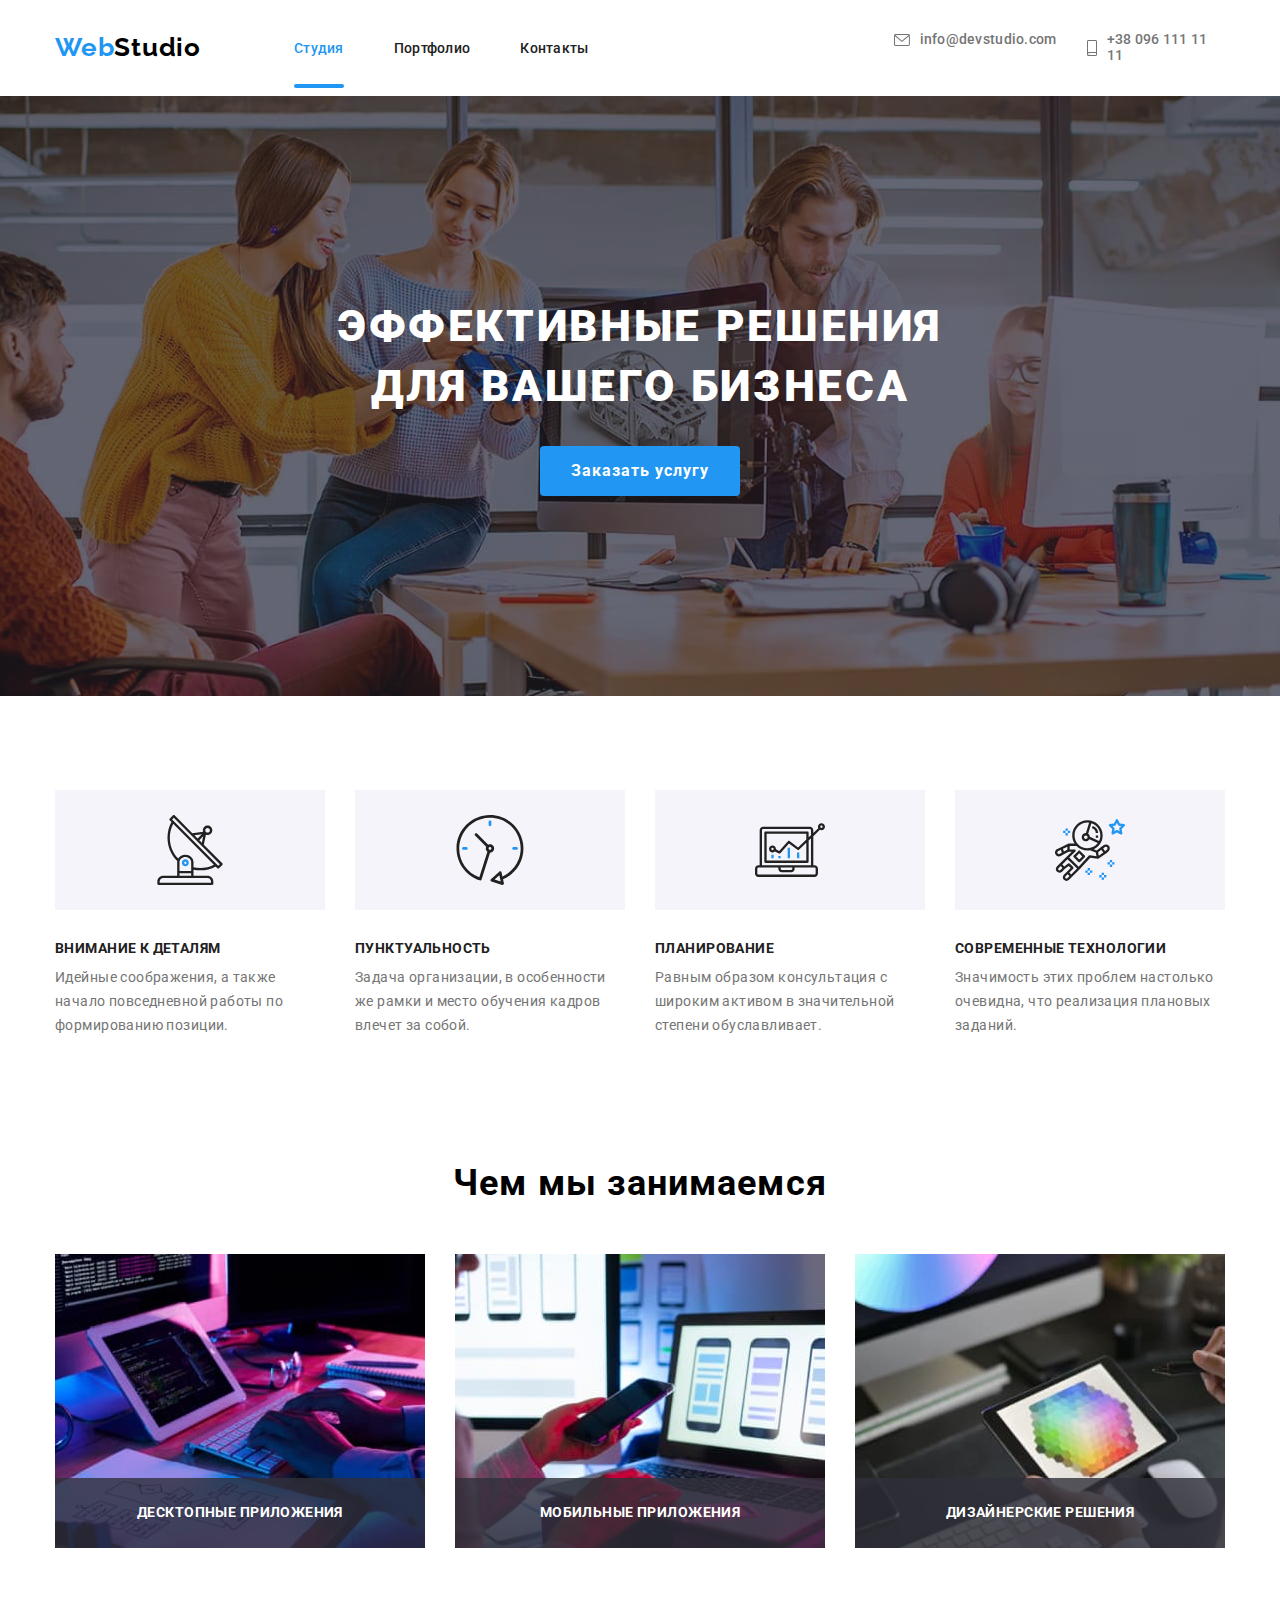
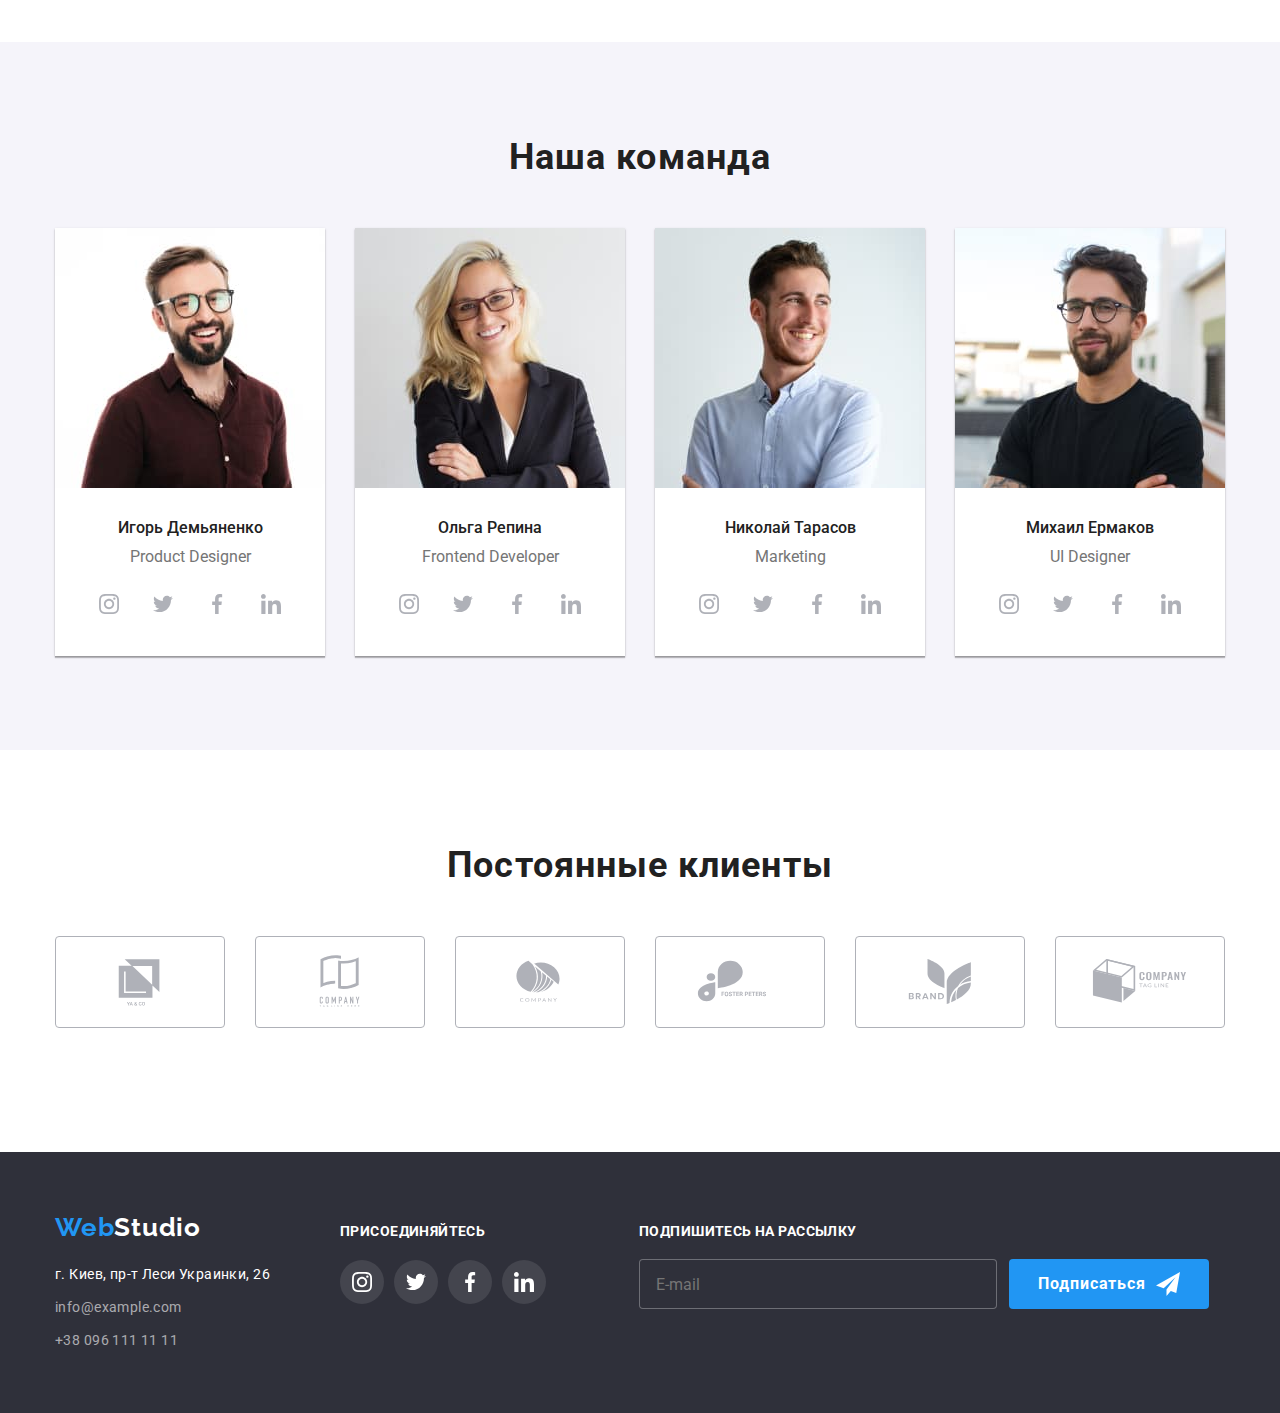
==== index.html @ 2d3cda51 "files upload" ====
<!DOCTYPE html>
<html lang="ru">
    <head>
        <meta charset="utf-8">
        <meta name="viewport" content="width=device-width, initial-scale=1.0"/>
        <title>Главная</title>
        <link href="https://fonts.googleapis.com/css2?family=Raleway:wght@700&family=Roboto:wght@400;500;700;900&display=swap" rel="stylesheet">  
        <link href="./css/main.min.css" rel="stylesheet">    
        
    </head>

    <body>
        <header class="header">
            <div class="container">
            <div class="header__wrap">
                <nav class="navigation">
                    <a href="./index.html" class="logo"><span class="logo__web">Web</span><span class="logo__studio">Studio</span></a>
                    

                    <ul class="list navigation__set">
                        <li class="navigation__item"><a class="link navigation__link navigation__link--current" href="./index.html">Студия</a></li>
                        <li class="navigation__item"><a class="link navigation__link" href="./portfolio.html">Портфолио</a></li>
                        <li class="navigation__item"><a class="link navigation__link" href="">Контакты</a></li>
                    </ul>
            
                </nav>
                <button data-menu-open type="button" class="navigation__button">
                    <svg width="40" height="40">
                        <use class="menu-icon" href="./images/icons.svg#icon-menu"></use>
                    </svg>
                </button>
                <ul class="list contacts">
                    <li class="contacts__item"> 
                        <a class="link contacts__link contacts__link--mail" href="mailto:info@devstudio.com">
                            <div class="contacts__icon">
                                <svg class="contacts__envelope" width="16" height="12">
                                    <use href="./images/icons.svg#icon-envelope"></use>
                                </svg>
                            </div>
                            info@devstudio.com
                        </a>
                    </li>
                    <li class="contacts__item">
                        <a class="link contacts__link contacts__link--phone" href="tel:+380961111111">
                            <div class="contacts__icon">
                                <svg class="contacts__phone" width="10" height="16">
                                    <use href="./images/icons.svg#icon-smartphone"></use>
                                </svg>
                            </div>
                            +38 096 111 11 11
                        </a>
                    </li>
                    </ul>
                <div data-menu class="header__group is-hidden">
                    <button data-menu-close type="button" class="menu-close">
                        <svg width="40" height="40" class="icon-close">
                            <use href="./images/icons.svg#icon-close"></use>
                        </svg>
                    </button>
                    <ul class="mobile-nav">
                        <li class="mobile-nav__item"><a class="mobile-nav__link mobile-nav__link--current" href="./index.html">Студия</a></li>
                        <li class="mobile-nav__item"><a class="mobile-nav__link" href="./portfolio.html">Портфолио</a></li>
                        <li class="mobile-nav__item"><a class="mobile-nav__link" href="">Контакты</a></li>
                    </ul>
                    <ul class="mob-contacts">
                        <li class="mob-contacts__item">
                            <a class="mob-contacts__phone" href="tel:+380961111111">
                                +38 096 111 11 11
                            </a>
                        </li>
                        <li class="mob-contacts__item"> 
                            <a class="mob-contacts__mail" href="mailto:info@devstudio.com">
                                info@devstudio.com
                            </a>
                        </li>
                    </ul>
                <ul class="header-social">
                    <li class="header-social__item"><a class="header-social__link" href="">Instagram</a></li>
                    <li class="header-social__item"><a class="header-social__link" href="">Twitter</a></li>
                    <li class="header-social__item"><a class="header-social__link" href="">Facebook</a></li>
                    <li class="header-social__item"><a class="header-social__link" href="">Linkedin</a></li>
                </ul>    
                </div>
            </div>
            </div>
        </header>

        <main>
            <section class="hero">
                <div class="container">
                    <h1 class="hero__heading">Эффективные решения<br>для вашего бизнеса</h1>
                    <button data-modal-open class="button" type="button">Заказать услугу</button>
                </div>
            </section>

            <section class="section features"> 
                <div class="container">
                    <h2 class="features__heading">Особенности</h2>
                    <ul class="list features__list">
                        <li class="features__item">
                            <div class="features__icon">
                                <svg width="70" height="70">
                                    <use href="./images/icons.svg#icon-antenna"></use>
                                </svg>
                            </div>
                            <h3 class="features__title">Внимание к деталям</h3>
                            <p class="features__text">
                            Идейные соображения, а также начало повседневной работы по формированию позиции.
                            </p>
                        </li>
                        <li class="features__item">
                            <div class="features__icon">
                                <svg width="70" height="70">
                                    <use href="./images/icons.svg#icon-clock"></use>
                                </svg>
                            </div>
                            <h3 class="features__title">Пунктуальность</h3>
                            <p class="features__text">
                            Задача организации, в особенности же рамки и место обучения кадров влечет за собой.
                            </p>
                        </li>
                        <li class="features__item">
                            <div class="features__icon">
                                <svg width="70" height="70">
                                    <use href="./images/icons.svg#icon-diagram"></use>
                                </svg>
                            </div>
                            <h3 class="features__title">Планирование</h3>
                            <p class="features__text">
                            Равным образом консультация с широким активом в значительной степени обуславливает.
                            </p>
                        </li>
                        <li class="features__item">
                            <div class="features__icon">
                                <svg width="70" height="70">
                                    <use href="./images/icons.svg#icon-astronaut"></use>
                                </svg>
                            </div>
                            <h3 class="features__title">Современные технологии</h3>
                            <p class="features__text">
                            Значимость этих проблем настолько очевидна, что реализация плановых заданий.
                            </p>
                        </li>
                    </ul>
                </div>
            </section>

            <section class="business">
                <div class="container">
                    <h2 class="section-heading business__heading">Чем мы занимаемся</h2>
                    <ul class="list business__list">
                        <li class="business__product">
                            <picture>
                                <source 
                                    srcset="images/desktop/whattodo-1-1200@1x.jpg 1x, images/desktop/whattodo-1-1200@2x.jpg 2x"
                                    media="(min-width: 1200px)"
                                />
                                <img src="images/desktop/whattodo-1-1200@1x.jpg" alt="laptop1" width="370">
                            </picture>
                            <div class="business__name"><span>Десктопные приложения</span></div>                           
                        </li>
                        <li class="business__product">
                            <picture>
                                <source 
                                    srcset="images/desktop/whattodo-2-1200@1x.jpg 1x, images/desktop/whattodo-2-1200@2x.jpg 2x"
                                    media="(min-width: 1200px)"
                                    />
                                    <img src="images/desktop/whattodo-2-1200@1x.jpg" alt="laptop1" width="370">
                            </picture>
                            <div class="business__name"><span>Мобильные приложения</span></div>
                        </li>
                        <li class="business__product">
                            <picture>
                                <source 
                                    srcset="images/desktop/whattodo-3-1200@1x.jpg 1x, images/desktop/whattodo-3-1200@2x.jpg 2x"
                                    media="(min-width: 1200px)"
                                    />
                                    <img src="images/desktop/whattodo-3-1200@1x.jpg" alt="laptop1" width="370">
                            </picture>
                            <div class="business__name"><span>Дизайнерские решения</span></div>
                        </li>
                    </ul>
                </div>
            </section>

            <section class="team">
                <div class="container">
                    <h2 class="section-heading team__heading">Наша команда</h2>
                    <ul class="list members">
                        <li class="members__card">
                            <picture>
                                <source 
                                    srcset="images/desktop/team-1-1200@1x.jpg 1x, images/desktop/team-1-1200@2x.jpg 2x"
                                    media="(min-width: 1200px)"
                                    />
                                <source 
                                    srcset="images/tablet/team-1-768@1x.jpg 1x, images/tablet/team-1-768@2x.jpg 2x"
                                    media="(min-width: 768px)"
                                    />                                  
                                <source 
                                    srcset="images/mobile/team-1-480@1x.jpg 1x, images/mobile/team-1-480@2x.jpg 2x"
                                    media="(max-width: 767px)"
                                    />    
                                <img src="images/desktop/team-1-1200@1x.jpg" alt="team member" width="270">                            
                            </picture>               
                            <div class="members__meta">
                                <h3 class="members__name">Игорь Демьяненко</h3>
                                <p class="members__position">Product Designer</p>
                                <ul class="list social">
                                    <li class="social__item">
                                        <a href="" class="social__link social__link--instagram">
                                            <svg class="social__icon" width="20" height="20">
                                                <use href="./images/icons.svg#icon-instagram"></use>
                                            </svg>
                                        </a>
                                    </li>
                                    <li class="social__item">
                                        <a href="" class="social__link social__link--twitter">
                                            <svg class="social__icon" width="20" height="20">
                                                <use href="./images/icons.svg#icon-twitter"></use>
                                            </svg>
                                        </a>
                                    </li>
                                    <li class="social__item">
                                        <a href="" class="social__link social__link--facebook">
                                            <svg class="social__icon" width="20" height="20">
                                               <use href="./images/icons.svg#icon-facebook"></use>
                                            </svg>
                                        </a>
                                    </li>
                                    <li class="social__item">
                                        <a href="" class="social__link social__link--linkedin">
                                            <svg class="social__icon" width="20" height="20">
                                                <use href="./images/icons.svg#icon-linkedin"></use>
                                            </svg>
                                        </a>
                                    </li>
                                </ul>
                            </div>
                        </li>
                        <li class="members__card">
                            <picture class="photo">
                                <source 
                                    srcset="images/desktop/team-2-1200@1x.jpg 1x, images/desktop/team-2-1200@2x.jpg 2x"
                                    media="(min-width: 1200px)"
                                    />
                                <source 
                                    srcset="images/tablet/team-2-768@1x.jpg 1x, images/tablet/team-2-768@2x.jpg 2x"
                                    media="(min-width: 768px)"
                                    />                                   
                                <source 
                                    srcset="images/mobile/team-2-480@1x.jpg 1x, images/mobile/team-2-480@2x.jpg 2x"
                                    media="(max-width: 767px)"
                                    />    
                                <img src="images/desktop/team-2-1200@1x.jpg" alt="team member" width="270">                              
                            </picture>          
                            <div class="members__meta">
                                <h3 class="members__name">Ольга Репина</h3>
                                <p class="members__position">Frontend Developer</p>
                                <ul class="list social">
                                    <li class="social__item">
                                        <a href="" class="social__link social__link--instagram">
                                            <svg class="social__icon" width="20" height="20">
                                                <use href="./images/icons.svg#icon-instagram"></use>
                                            </svg>
                                        </a>
                                    </li>
                                    <li class="social__item">
                                        <a href="" class="social__link social__link--twitter">
                                            <svg class="social__icon" width="20" height="20">
                                                <use href="./images/icons.svg#icon-twitter"></use>
                                            </svg>
                                        </a>
                                    </li>
                                    <li class="social__item">
                                        <a href="" class="social__link social__link--facebook">
                                            <svg class="social__icon" width="20" height="20">
                                               <use href="./images/icons.svg#icon-facebook"></use>
                                            </svg>
                                        </a>
                                    </li>
                                    <li class="social__item">
                                        <a href="" class="social__link social__link--linkedin">
                                            <svg class="social__icon" width="20" height="20">
                                                <use href="./images/icons.svg#icon-linkedin"></use>
                                            </svg>
                                        </a>
                                    </li>
                                </ul>
                            </div>
                        </li>
                        <li class="members__card">
                            <picture>
                                <source 
                                    srcset="images/desktop/team-3-1200@1x.jpg 1x, images/desktop/team-3-1200@2x.jpg 2x"
                                    media="(min-width: 1200px)"
                                    />
                                <source 
                                    srcset="images/tablet/team-3-768@1x.jpg 1x, images/tablet/team-3-768@2x.jpg 2x"
                                    media="(min-width: 768px)"
                                    />                                  
                                <source 
                                    srcset="images/mobile/team-3-480@1x.jpg 1x, images/mobile/team-3-480@2x.jpg 2x"
                                    media="(max-width: 767px)"
                                    />    
                                <img src="images/desktop/team-3-1200@1x.jpg" alt="team member" width="270">                            
                            </picture>          
                            <div class="members__meta">
                                <h3 class="members__name">Николай Тарасов</h3>
                                <p class="members__position">Marketing</p>
                                <ul class="list social">
                                    <li class="social__item">
                                        <a href="" class="social__link social__link--instagram">
                                            <svg class="social__icon" width="20" height="20">
                                                <use href="./images/icons.svg#icon-instagram"></use>
                                            </svg>
                                        </a>
                                    </li>
                                    <li class="social__item">
                                        <a href="" class="social__link social__link--twitter">
                                            <svg class="social__icon" width="20" height="20">
                                                <use href="./images/icons.svg#icon-twitter"></use>
                                            </svg>
                                        </a>
                                    </li>
                                    <li class="social__item">
                                        <a href="" class="social__link social__link--facebook">
                                            <svg class="social__icon" width="20" height="20">
                                               <use href="./images/icons.svg#icon-facebook"></use>
                                            </svg>
                                        </a>
                                    </li>
                                    <li class="social__item">
                                        <a href="" class="social__link social__link--linkedin">
                                            <svg class="social__icon" width="20" height="20">
                                                <use href="./images/icons.svg#icon-linkedin"></use>
                                            </svg>
                                        </a>
                                    </li>
                                </ul>
                            </div>
                        </li>
                        <li class="members__card">
                            <picture>
                                <source 
                                    srcset="images/desktop/team-4-1200@1x.jpg 1x, images/desktop/team-4-1200@2x.jpg 2x"
                                    media="(min-width: 1200px)"
                                    />
                                <source 
                                    srcset="images/tablet/team-4-768@1x.jpg 1x, images/tablet/team-4-768@2x.jpg 2x"
                                    media="(min-width: 768px)"
                                    />                                  
                                <source 
                                    srcset="images/mobile/team-4-480@1x.jpg 1x, images/mobile/team-4-480@2x.jpg 2x"
                                    media="(max-width: 767px)"
                                    />  
                                <img src="images/desktop/team-4-1200@1x.jpg" alt="team member" width="270">                              
                            </picture>          
                            <div class="members__meta">
                                <h3 class="members__name">Михаил Ермаков</h3>
                                <p class="members__position">UI Designer</p>
                                <ul class="list social">
                                    <li class="social__item">
                                        <a href="" class="social__link social__link--instagram">
                                            <svg class="social__icon" width="20" height="20">
                                                <use href="./images/icons.svg#icon-instagram"></use>
                                            </svg>
                                        </a>
                                    </li>
                                    <li class="social__item">
                                        <a href="" class="social__link social__link--twitter">
                                            <svg class="social__icon" width="20" height="20">
                                                <use href="./images/icons.svg#icon-twitter"></use>
                                            </svg>
                                        </a>
                                    </li>
                                    <li class="social__item">
                                        <a href="" class="social__link social__link--facebook">
                                            <svg class="social__icon" width="20" height="20">
                                               <use href="./images/icons.svg#icon-facebook"></use>
                                            </svg>
                                        </a>
                                    </li>
                                    <li class="social__item">
                                        <a href="" class="social__link social__link--linkedin">
                                            <svg class="social__icon" width="20" height="20">
                                                <use href="./images/icons.svg#icon-linkedin"></use>
                                            </svg>
                                        </a>
                                    </li>
                                </ul>
                            </div>
                        </li>
                    </ul>
                </div>
            </section>

            <section class="clients">
                <div class="container">
                    <h2 class="section-heading clients__heading">Постоянные клиенты</h2>
                    <div>
                        <ul class="list clients__list">
                            <li class="clients__item">
                                <a class="link clients__link" href="">
                                <svg class="clients__logo" width="106" height="60">
                                    <use href="./images/icons.svg#icon-Logo-1"></use>
                                </svg>
                                </a>
                            </li>
                            <li class="clients__item">
                                <a class="link clients__link" href="">
                                <svg class="clients__logo" width="106" height="60">
                                   <use href="./images/icons.svg#icon-Logo-2"></use>
                                </svg>
                                </a></li>
                            <li class="clients__item">
                                <a class="link clients__link" href="">
                                <svg class="clients__logo" width="106" height="60">
                                    <use href="./images/icons.svg#icon-Logo-3"></use>
                                </svg>
                                </a>
                            </li>
                            <li class="clients__item">
                                <a class="link clients__link" href="">
                                <svg class="clients__logo" width="106" height="60">
                                    <use href="./images/icons.svg#icon-Logo-4"></use>
                                </svg>
                                </a>
                            </li>
                            <li class="clients__item">
                                <a class="link clients__link" href="">
                                <svg class="clients__logo" width="106" height="60">
                                    <use href="./images/icons.svg#icon-Logo-5"></use>
                                </svg>
                                </a>
                            </li>
                            <li class="clients__item">
                                <a class="link clients__link" href="">
                                <svg class="clients__logo" width="106" height="60">
                                    <use href="./images/icons.svg#icon-Logo-6"></use>
                                </svg>
                                </a>
                            </li>
                        </ul>
                    </div>
                </div>    
            </section>
        </main>

        <footer class="footer">
            <div class="container">
            <div class="footer__wrapper">
                <div class="footer__links-wrap">
                    <div class="footer-data">
                    <a href="./index.html" class="logo logo--footer"><span class="logo__web">Web</span><span class="logo__studio--footer">Studio</span></a>
                    <address class="address">
                        <ul class="list address__info">
                            <li class="address__item"><a class="link address__link" href="">г. Киев, пр-т Леси Украинки, 26</a></li>
                            <li class="address__item"><a class="link address__link address__link--contact" href="mailto:info@example.com">info@example.com</a></li>
                            <li class="address__item"><a class="link address__link address__link--contact" href="tel:+380961111111">+38 096 111 11 11</a></li>
                        </ul>
                    </address>
                    </div>

                    <div class="join-us">
                        <b class="join-us__heading">Присоединяйтесь</b>
                        <ul class="list social">
                            <li class="social__item">
                                <a href="" class="link social__link social__link--footer">
                                    <svg class="social__icon social__icon--footer" width="20" height="20">
                                        <use href="./images/icons.svg#icon-instagram"></use>
                                    </svg>
                                </a>
                            </li>
                            <li class="social__item">
                                <a href="" class="link social__link social__link--footer">
                                    <svg class="social__icon social__icon--footer" width="20" height="20">
                                        <use href="./images/icons.svg#icon-twitter"></use>
                                    </svg>
                                </a>
                            </li>
                            <li class="social__item">
                                <a href="" class="link social__link social__link--footer">
                                    <svg class="social__icon social__icon--footer" width="20" height="20">
                                    <use href="./images/icons.svg#icon-facebook"></use>
                                    </svg>
                                </a>
                            </li>
                            <li class="social__item">
                                <a href="" class="link social__link social__link--footer">
                                    <svg class="social__icon social__icon--footer" width="20" height="20">
                                        <use href="./images/icons.svg#icon-linkedin"></use>
                                    </svg>
                                </a>
                            </li>
                        </ul>
                    </div>
                </div>

                <div class="suscribe">
                    <b class="subscribe__text">Подпишитесь на рассылку</b>
                    <form class="subscribe__form">
                        <input class="subscribe__field" name="email" placeholder="E-mail">
                        <div class="button-wrap">
                        <button class="button subscribe-button" type="submit">
                            <span class="subscribe-button__text">Подписаться</span>
                            <span class="subscribe-button__icon">
                                <svg width="24" height="24">
                                    <use href="./images/icons.svg#icon-icon-send"></use>
                                </svg>
                            </span>
                        </button>
                        </div>
                    </form>
                </div>
            </div>
            </div>
        </footer>

        <div data-modal class="backdrop backdrop--hidden">
            <div class="modal">
                <button data-modal-close class="close-button" type="button">
                    <svg class="close-button__icon" width="18" height="18">
                        <use href="./images/icons.svg#cross"></use>
                    </svg>
                </button>
                <b class="modal__header">Оставьте свои данные, мы вам перезвоним</b>
               
                <form class="form">
                    <label class="form__label">
                        <input class="form__field" type="name" name="name">
                        <span class="form__icon">
                            <svg width="18" height="18">
                                <use href="./images/icons.svg#icon-person-black"></use>
                            </svg>
                        </span>
                        <span class="form__line">Имя</span>        
                    </label>
                    <label class="form__label">
                        <input class="form__field" type="tel" name="phone">
                        <span class="form__icon">
                            <svg width="18" height="18">
                                <use href="./images/icons.svg#icon-phone-black"></use>
                            </svg>
                        </span>
                        <span class="form__line">Телефон</span>
                    </label>
                    <label class="form__label">
                        <input class="form__field" type="email" name="mail">
                        <span class="form__icon">
                            <svg width="18" height="18">
                                <use href="./images/icons.svg#icon-email-black"></use>
                            </svg>
                        </span>
                        <span class="form__line">Почта</span>  
                    </label>
                    <label class="form__label form__label--comment">
                        <textarea class="form__field form__field--comment" name="comment" placeholder="Введите текст"></textarea>
                        <span class="form__line">Комментарий</span>
                    </label>
                    
                    <label class="form__label form__label--conform">
                        <input class="form__field--hidden" type="checkbox">
                        <span class="form__checkbox">
                            <svg class="form__icon--checkbox" width="11" height="8">
                                <use href="./images/icons.svg#icon-icon-check"></use>
                            </svg>
                        </span>
                        <span class="form__conform-text">
                            Соглашаюсь с рассылкой и принимаю <a class="form__link" href="">Условия договора</a>
                        </span>  
                                          
                    </label>
                    <button class="button submit-button" type="submit">Отправить</button>
                </form>
                
            </div>
        </div>
        <script src="./js/modal.js"></script>
        <script src="./js/mobile-menu.js"></script>
    </body>
</html>
---- css/main.min.css ----
.features__heading,.portfolio__heading{position:absolute;width:1px;height:1px;margin:-1px;border:0;padding:0;white-space:nowrap;-webkit-clip-path:inset(100%);clip-path:inset(100%);clip:rect(0 0 0 0);overflow:hidden}/*! modern-normalize v1.1.0 | MIT License | https://github.com/sindresorhus/modern-normalize */*,::before,::after{-webkit-box-sizing:border-box;box-sizing:border-box}html{line-height:1.15;-webkit-text-size-adjust:100%;-moz-tab-size:4;-o-tab-size:4;tab-size:4}body{margin:0;font-family:system-ui,-apple-system,"Segoe UI",Roboto,Helvetica,Arial,sans-serif,"Apple Color Emoji","Segoe UI Emoji"}hr{height:0;color:inherit}abbr[title]{-webkit-text-decoration:underline dotted;text-decoration:underline dotted}b,strong{font-weight:bolder}code,kbd,samp,pre{font-family:ui-monospace, SFMono-Regular, Consolas, 'Liberation Mono', Menlo, monospace;font-size:1em}small{font-size:80%}sub,sup{font-size:75%;line-height:0;position:relative;vertical-align:baseline}sub{bottom:-0.25em}sup{top:-0.5em}table{text-indent:0;border-color:inherit}button,input,optgroup,select,textarea{font-family:inherit;font-size:100%;line-height:1.15;margin:0}button,select{text-transform:none}button,[type='button'],[type='reset'],[type='submit']{-webkit-appearance:button}::-moz-focus-inner{border-style:none;padding:0}:-moz-focusring{outline:1px dotted ButtonText}:-moz-ui-invalid{box-shadow:none}legend{padding:0}progress{vertical-align:baseline}::-webkit-inner-spin-button,::-webkit-outer-spin-button{height:auto}[type='search']{-webkit-appearance:textfield;outline-offset:-2px}::-webkit-search-decoration{-webkit-appearance:none}::-webkit-file-upload-button{-webkit-appearance:button;font:inherit}summary{display:list-item}body{font-family:Roboto, -apple-system, BlinkMacSystemFont, "Segoe UI", "Oxygen", "Ubuntu", "Cantarell", "Fira Sans", "Droid Sans", "Helvetica Neue", sans-serif;color:var(--main-text-color);background-color:var(--background-primary)}h1,h2,h3,p{margin-top:0;margin-bottom:0}ul,ol{list-style-type:none;margin-bottom:0;margin-top:0;padding-left:0}svg{display:block}img{display:block;width:100%}picture{display:block}a{font-style:normal;font-weight:normal;text-decoration:none}.button{height:50px;min-width:200px;background-color:#2196F3;color:#fff;font-family:inherit;font-weight:700;font-size:16px;line-height:1.87;letter-spacing:0.06em;cursor:pointer;border:transparent;border-radius:4px}.button:hover,.button:focus{color:#fff;background-color:#2196F3}.container{padding-right:15px;padding-left:15px;margin-left:auto;margin-right:auto}@media screen and (min-width: 480px){.container{width:480px}}@media screen and (min-width: 768px){.container{width:768px}}@media screen and (min-width: 1200px){.container{width:1200px}}.logo{display:inline-block;letter-spacing:0.03em;font-family:Raleway, sans-serif;font-weight:700;font-size:24px;line-height:calc(28 / 24)}.logo__web{color:#2196F3}.logo__studio{color:#000}.logo__studio--footer{color:#fff}@media screen and (max-width: 767px){.logo{padding-top:16px;padding-bottom:16px;margin-right:0}}@media screen and (min-width: 768px){.logo{margin-right:88px;padding-top:26px;padding-bottom:26px}}@media (min-width: 1200px){.logo{padding-bottom:25px;padding-top:24px;margin-right:93px;font-size:26px;line-height:1.19}}.logo--footer{padding-bottom:0;padding-top:0;margin-right:0;margin-bottom:20px}.social{display:-webkit-box;display:-ms-flexbox;display:flex;-webkit-box-pack:center;-ms-flex-pack:center;justify-content:center}.social__link{display:-webkit-box;display:-ms-flexbox;display:flex;-webkit-box-pack:center;-ms-flex-pack:center;justify-content:center;-webkit-box-align:center;-ms-flex-align:center;align-items:center;height:44px;width:44px;border-radius:50%;-webkit-transition:background-color 250ms cubic-bezier(0.4, 0, 0.2, 1);transition:background-color 250ms cubic-bezier(0.4, 0, 0.2, 1)}.social__link:hover .social__icon,.social__link:focus .social__icon{fill:#fff}.social__link:hover,.social__link:focus{background-color:#2196F3}.social__item:not(:last-child){margin-right:10px}.social__icon{fill:#AFB1B8;-webkit-transition:fill 250ms cubic-bezier(0.4, 0, 0.2, 1);transition:fill 250ms cubic-bezier(0.4, 0, 0.2, 1)}.header{position:relative;background-color:#fff}.header__wrap{display:-webkit-box;display:-ms-flexbox;display:flex;-webkit-box-align:center;-ms-flex-align:center;align-items:center}@media screen and (max-width: 767px){.header__wrap{-webkit-box-pack:justify;-ms-flex-pack:justify;justify-content:space-between}}.header--line{border-bottom:1px solid #ECECEC}.navigation{display:-webkit-box;display:-ms-flexbox;display:flex;-webkit-box-align:center;-ms-flex-align:center;align-items:center}@media (max-width: 767px){.navigation{margin-right:0}}@media screen and (min-width: 768px){.navigation{margin-right:84px}}@media (min-width: 1200px){.navigation{margin-right:305px}}@media screen and (max-width: 767px){.navigation__set{display:none}}@media screen and (min-width: 768px){.navigation__set{display:-webkit-box;display:-ms-flexbox;display:flex}}.navigation__item:not(:last-child){margin-right:50px}.navigation__link{position:relative;display:block;padding-top:32px;padding-bottom:32px;color:#212121;font-weight:500;font-size:14px;line-height:calc(16 / 14);letter-spacing:0.02em;-webkit-transition:color 250ms cubic-bezier(0.4, 0, 0.2, 1);transition:color 250ms cubic-bezier(0.4, 0, 0.2, 1)}.navigation__link:hover,.navigation__link:focus{color:#2196F3}.navigation__link--current{color:#2196F3}.navigation__link--current::after{position:absolute;left:0;bottom:0;content:'';height:4px;width:100%;background-color:#2196F3;border-radius:2px}@media screen and (max-width: 767px){.contacts{display:none}}@media screen and (min-width: 768px){.contacts{display:block}}@media (min-width: 1200px){.contacts{display:-webkit-box;display:-ms-flexbox;display:flex;-webkit-box-pack:center;-ms-flex-pack:center;justify-content:center}}@media screen and (max-width: 1199px){.contacts__item:not(:last-child){margin-bottom:10px}}@media (min-width: 1200px){.contacts__item:not(:first-child){margin-left:30px}}.contacts__link{font-weight:500;letter-spacing:0.02em;color:#757575;-webkit-transition:color 250ms cubic-bezier(0.4, 0, 0.2, 1);transition:color 250ms cubic-bezier(0.4, 0, 0.2, 1)}.contacts__link:hover,.contacts__link:focus{color:#2196F3}@media screen and (max-width: 1199px){.contacts__link{font-size:12px;line-height:calc(14 / 12)}}@media (min-width: 1200px){.contacts__link{display:block;padding-top:32px;padding-bottom:32px;font-size:14px;line-height:1.14;text-decoration:none}}.contacts__icon{display:-webkit-box;display:-ms-flexbox;display:flex;-webkit-box-align:center;-ms-flex-align:center;align-items:center}@media screen and (max-width: 1199px){.contacts__icon{margin-right:8px}}@media (min-width: 1200px){.contacts__icon{padding-right:10px}}.contacts__link--mail,.contacts__link--phone{display:-webkit-box;display:-ms-flexbox;display:flex}.contacts__envelope,.contacts__phone{fill:#757575;-webkit-transition:fill 250ms cubic-bezier(0.4, 0, 0.2, 1);transition:fill 250ms cubic-bezier(0.4, 0, 0.2, 1)}.contacts__link:hover .contacts__envelope,.contacts__link:focus .contacts__envelope,.contacts__link:hover .contacts__phone,.contacts__link:focus .contacts__phone{fill:#2196F3}@media screen and (max-width: 1199px){.contacts__envelope{width:14px;height:10px}}@media (min-width: 1200px){.contacts__envelope{width:16px;height:12px}}@media screen and (max-width: 1199px){.contacts__phone{width:10px;height:14px}}@media (min-width: 1200px){.contacts__phone{width:10px;height:16px}}.navigation__button{display:none;background-color:#fff;border:transparent}@media screen and (max-width: 767px){.navigation__button{display:block}}.header__group{display:none}@media screen and (max-width: 767px){.header__group{display:block;position:fixed;top:0;left:0;z-index:1;width:100%;height:100%;padding:48px 40px;background-color:#fff}}.header-social{display:-webkit-box;display:-ms-flexbox;display:flex;-webkit-box-align:center;-ms-flex-align:center;align-items:center}@media screen and (max-width: 767px){.header-social{-webkit-box-pack:center;-ms-flex-pack:center;justify-content:center}}.header-social__item{padding-right:10px}.header-social__item:not(:first-child){padding-left:10px}.header-social__item:not(:last-child){border-right:1px solid rgba(33,33,33,0.2)}.header-social__link{font-weight:500;font-size:18px;line-height:1.22;letter-spacing:0.02em;color:#2196F3}.mobile-nav__item:not(:last-child),.mob-contacts__item:not(:last-child){padding-bottom:32px}.mobile-nav{margin-bottom:306px}.mobile-nav__link{color:#212121;font-weight:500;font-size:40px;line-height:calc(47 / 40);text-align:center;letter-spacing:0.02em}.mobile-nav__link--current{color:#2196F3}.mob-contacts{margin-bottom:64px}.mob-contacts__phone{color:#2196F3;font-weight:500;font-size:34px;line-height:calc(40 / 34);letter-spacing:0.02em}.mob-contacts__mail{color:#757575;font-weight:500;font-size:24px;line-height:calc(28 / 24);letter-spacing:0.02em}.is-hidden{display:none}.menu-close{position:absolute;top:10px;right:15px;display:-webkit-box;display:-ms-flexbox;display:flex;-webkit-box-pack:center;-ms-flex-pack:center;justify-content:center;-webkit-box-align:center;-ms-flex-align:center;align-items:center;height:40px;width:40px;padding:0;background-color:#fff;border:transparent}.business{display:none}@media (min-width: 1200px){.business{display:block;padding-bottom:94px}}.business__heading{color:var(--secondary-text-color);font-size:36px;line-height:1.17;letter-spacing:0.03em;text-align:center;margin-bottom:50px}.business__list{display:-webkit-box;display:-ms-flexbox;display:flex}.business__product{position:relative}.business__product:not(:last-child){margin-right:30px}.business__name{position:absolute;bottom:0;width:100%;height:70px;color:#fff;font-weight:700;font-size:14px;line-height:1.14em;text-align:center;letter-spacing:0.03em;text-transform:uppercase;background-color:rgba(47,48,58,0.8);padding-top:27px;padding-bottom:27px}@media screen and (max-width: 1199px){.features{padding-top:60px;padding-bottom:60px}}@media (min-width: 1200px){.features{padding-top:94px;padding-bottom:94px}}.features__title{color:#212121;font-size:14px;line-height:1.16;letter-spacing:0.03em;margin-bottom:10px;text-transform:uppercase}@media screen and (max-width: 767px){.features__title{text-align:center}}.features__list{display:block}@media screen and (min-width: 768px){.features__list{display:-webkit-box;display:-ms-flexbox;display:flex;-ms-flex-wrap:wrap;flex-wrap:wrap}}@media (min-width: 1200px){.features__list{-ms-flex-wrap:nowrap;flex-wrap:nowrap}}@media screen and (max-width: 767px){.features__item{width:100%}.features__item:not(:last-child){margin-bottom:30px}}@media screen and (min-width: 768px){.features__item{width:calc((100% - 30px) / 2)}.features__item:nth-child(2n+1){margin-right:30px}.features__item:nth-last-child(-n+2){margin-bottom:30px}}@media (min-width: 1200px){.features__item{width:calc((100% - 90px) / 4)}.features__item:not(:last-child){margin-right:30px}}.features__icon{display:-webkit-box;display:-ms-flexbox;display:flex;-webkit-box-pack:center;-ms-flex-pack:center;justify-content:center;-webkit-box-align:center;-ms-flex-align:center;align-items:center;height:120px;background-color:#F5F4FA;margin-bottom:30px}.features__text{font-size:14px;line-height:1.71;letter-spacing:0.03em;color:#757575}@media screen and (max-width: 1199px){.clients{padding-top:60px;padding-bottom:60px}}@media (min-width: 1200px){.clients{padding-top:94px;padding-bottom:94px}}.clients__heading{color:#212121;letter-spacing:0.03em;text-align:center}@media screen and (max-width: 1199px){.clients__heading{font-size:28px;line-height:calc(33 / 28);margin-bottom:30px}}@media (min-width: 1200px){.clients__heading{font-size:36px;line-height:1.17;margin-bottom:50px}}.clients__list{display:-webkit-box;display:-ms-flexbox;display:flex}@media screen and (max-width: 1199px){.clients__list{-ms-flex-wrap:wrap;flex-wrap:wrap;-webkit-box-flex:1;-ms-flex-positive:1;flex-grow:1;width:100%}}@media (min-width: 1200px){.clients__list{-webkit-box-pack:center;-ms-flex-pack:center;justify-content:center}}.clients__link{display:-webkit-box;display:-ms-flexbox;display:flex;-webkit-box-pack:center;-ms-flex-pack:center;justify-content:center;-webkit-box-align:center;-ms-flex-align:center;align-items:center;height:92px;border:1px solid #AFB1B8;border-radius:4px;-webkit-transition:border-color 250ms cubic-bezier(0.4, 0, 0.2, 1);transition:border-color 250ms cubic-bezier(0.4, 0, 0.2, 1)}.clients__link:hover,.clients__link:focus{border-color:#2196F3}.clients__link:hover .clients__logo,.clients__link:focus .clients__logo{fill:#2196F3}@media screen and (max-width: 767px){.clients__item{width:calc((100% - 30px) / 2)}.clients__item:not(:nth-child(2n)){margin-right:30px}.clients__item:not(:nth-last-child(-n+2)){margin-bottom:30px}}@media screen and (min-width: 768px){.clients__item{width:calc((100% - 60px) / 3)}.clients__item:not(:nth-child(3n)){margin-right:30px}.clients__item:not(:nth-last-child(-n+3)){margin-bottom:30px}}@media (min-width: 1200px){.clients__item{width:170px}.clients__item:not(:last-child){margin-right:30px}}.clients__logo{fill:#AFB1B8;-webkit-transition:fill 250ms cubic-bezier(0.4, 0, 0.2, 1);transition:fill 250ms cubic-bezier(0.4, 0, 0.2, 1)}.team{background-color:#F5F4FA}@media screen and (max-width: 1199px){.team{padding-top:60px;padding-bottom:60px}}@media (min-width: 1200px){.team{padding-top:94px;padding-bottom:94px}}.team__heading{color:#212121;letter-spacing:0.03em;text-align:center}@media screen and (max-width: 1199px){.team__heading{font-size:28px;line-height:calc(33 / 28);margin-bottom:30px}}@media (min-width: 1200px){.team__heading{font-size:36px;line-height:1.17;margin-bottom:50px}}.members{text-align:center}@media screen and (max-width: 767px){.members{display:block}}@media screen and (min-width: 768px){.members{display:-webkit-box;display:-ms-flexbox;display:flex}}@media screen and (max-width: 1199px){.members{-ms-flex-wrap:wrap;flex-wrap:wrap}}.members__card{-webkit-box-shadow:0px 1px 3px rgba(0,0,0,0.12),0px 1px 1px rgba(0,0,0,0.14),0px 2px 1px rgba(0,0,0,0.2);box-shadow:0px 1px 3px rgba(0,0,0,0.12),0px 1px 1px rgba(0,0,0,0.14),0px 2px 1px rgba(0,0,0,0.2)}@media screen and (max-width: 767px){.members__card{width:100%}.members__card:not(:last-child){margin-bottom:30px}}@media screen and (min-width: 768px){.members__card{width:calc((100% - 30px) / 2)}.members__card:not(:nth-child(2n)){margin-right:30px}.members__card:not(:nth-last-child(-n+2)){margin-bottom:30px}}@media (min-width: 1200px){.members__card:not(:last-child){margin-right:30px}.members__card:nth-child(n+1){margin-bottom:0}}@media screen and (max-width: 1199px){.members__image{width:100%}}.members__name{color:#212121;font-weight:500;font-size:16px;line-height:1.19;margin-bottom:10px}.members__position{line-height:1.19;margin-bottom:16px;color:#757575}.members__meta{background-color:#fff}@media screen and (max-width: 1199px){.members__meta{width:100%}}@media screen and (max-width: 1199px){.members__meta{padding-top:30px;padding-bottom:24px}}@media (min-width: 1200px){.members__meta{padding-top:30px;padding-bottom:30px}}.backdrop{position:fixed;top:0;left:0;width:100%;height:100%;background-color:rgba(0,0,0,0.2);-webkit-transform:scale(1);transform:scale(1);-webkit-transition:opacity 250ms cubic-bezier(0.4, 0, 0.2, 1),-webkit-transform 250ms cubic-bezier(0.4, 0, 0.2, 1);transition:opacity 250ms cubic-bezier(0.4, 0, 0.2, 1),-webkit-transform 250ms cubic-bezier(0.4, 0, 0.2, 1);transition:transform 250ms cubic-bezier(0.4, 0, 0.2, 1),opacity 250ms cubic-bezier(0.4, 0, 0.2, 1);transition:transform 250ms cubic-bezier(0.4, 0, 0.2, 1),opacity 250ms cubic-bezier(0.4, 0, 0.2, 1),-webkit-transform 250ms cubic-bezier(0.4, 0, 0.2, 1)}.modal{position:absolute;top:50%;left:50%;-webkit-transform:translateX(-50%) translateY(-50%);transform:translateX(-50%) translateY(-50%);background-color:#fff;padding:40px}@media screen and (max-width: 480px){.modal{width:100%;max-width:450px;height:609px}}@media (min-width: 768px){.modal{width:450px;height:609px}}@media (min-width: 1200px){.modal{width:528px;height:581px}}.modal__header{display:block;color:#212121;font-size:20px;line-height:calc(23 / 20);text-align:center;letter-spacing:0.03em;margin-bottom:30px}@media screen and (max-width: 480px){.modal__header{line-height:calc(30 / 20)}}.close-button{display:-webkit-box;display:-ms-flexbox;display:flex;-webkit-box-pack:center;-ms-flex-pack:center;justify-content:center;-webkit-box-align:center;-ms-flex-align:center;align-items:center;position:absolute;top:8px;right:8px;width:30px;height:30px;background-color:#fff;border:1px solid rgba(0,0,0,0.1);border-radius:50%;cursor:pointer;-webkit-transition:border-color 250ms cubic-bezier(0.4, 0, 0.2, 1);transition:border-color 250ms cubic-bezier(0.4, 0, 0.2, 1)}.close-button:hover,.close-button:focus{border-color:#2196F3;outline:none}.close-button:hover .close-button__icon,.close-button:focus .close-button__icon{fill:#2196F3}.backdrop--hidden{pointer-events:none;opacity:0;-webkit-transform:scale(0);transform:scale(0)}.close-button__icon{fill:#000000;-webkit-transition:fill 250ms cubic-bezier(0.4, 0, 0.2, 1);transition:fill 250ms cubic-bezier(0.4, 0, 0.2, 1)}.form__label{display:-webkit-box;display:-ms-flexbox;display:flex;position:relative;-webkit-box-align:center;-ms-flex-align:center;align-items:center}.form__label:not(:last-of-type){margin-top:28px}.form__label:last-of-type{margin-top:20px}.form__field{border:1px solid rgba(33,33,33,0.2);border-radius:4px;-webkit-box-flex:1;-ms-flex-positive:1;flex-grow:1;height:40px;padding:12px 42px;-webkit-transition:fill 250ms cubic-bezier(0.4, 0, 0.2, 1),border-color 250ms cubic-bezier(0.4, 0, 0.2, 1);transition:fill 250ms cubic-bezier(0.4, 0, 0.2, 1),border-color 250ms cubic-bezier(0.4, 0, 0.2, 1)}.form__field:hover,.form__field:focus{border-color:#2196F3;outline:none}.form__field:hover+.form__icon,.form__field:focus+.form__icon{fill:#2196F3}.form__field--comment{height:120px;padding:12px 16px;resize:none}.form__field--comment::-webkit-input-placeholder{color:rgba(117,117,117,0.5);font-size:14px;line-height:calc(16 / 14);letter-spacing:0.01em}.form__field--comment:-ms-input-placeholder{color:rgba(117,117,117,0.5);font-size:14px;line-height:calc(16 / 14);letter-spacing:0.01em}.form__field--comment::-ms-input-placeholder{color:rgba(117,117,117,0.5);font-size:14px;line-height:calc(16 / 14);letter-spacing:0.01em}.form__field--comment::placeholder{color:rgba(117,117,117,0.5);font-size:14px;line-height:calc(16 / 14);letter-spacing:0.01em}.form__line{display:block;position:absolute;left:0;top:-18px;color:#757575;font-size:12px;line-height:calc(14 / 12)}.form__icon{display:inline-block;position:absolute;left:12px;-ms-flex-item-align:center;-ms-grid-row-align:center;align-self:center;width:18px;height:18px;fill:black}@media screen and (max-width: 1199px){.form__conform-text{font-size:12px;line-height:calc(14 / 12)}}@media (min-width: 1200px){.form__conform-text{font-size:14px;line-height:calc(24 / 14)}}.form__checkbox{display:-webkit-box;display:-ms-flexbox;display:flex;-webkit-box-pack:center;-ms-flex-pack:center;justify-content:center;-webkit-box-align:center;-ms-flex-align:center;align-items:center;width:16px;height:15px;margin-right:8px;border:2px solid black;border-radius:2px;-webkit-transition:background-color 250ms cubic-bezier(0.4, 0, 0.2, 1),border-color 250ms cubic-bezier(0.4, 0, 0.2, 1);transition:background-color 250ms cubic-bezier(0.4, 0, 0.2, 1),border-color 250ms cubic-bezier(0.4, 0, 0.2, 1)}.form__link{color:#2196F3}.submit-button{display:-webkit-box;display:-ms-flexbox;display:flex;-webkit-box-pack:center;-ms-flex-pack:center;justify-content:center;-webkit-box-align:center;-ms-flex-align:center;align-items:center;min-width:200px;height:50px;margin:30px auto 0 auto;-webkit-transition:-webkit-box-shadow 250ms ubic-bezier(0.4, 0, 0.2, 1);transition:-webkit-box-shadow 250ms ubic-bezier(0.4, 0, 0.2, 1);transition:box-shadow 250ms ubic-bezier(0.4, 0, 0.2, 1);transition:box-shadow 250ms ubic-bezier(0.4, 0, 0.2, 1), -webkit-box-shadow 250ms ubic-bezier(0.4, 0, 0.2, 1)}.submit-button:hover{-webkit-box-shadow:0px 4px 4px rgba(0,0,0,0.15);box-shadow:0px 4px 4px rgba(0,0,0,0.15)}.form__field--hidden{-webkit-box-ordinal-group:2;-ms-flex-order:1;order:1;opacity:0}.form__field--hidden:checked ~ .form__checkbox{background-color:#2196F3;border-color:#2196F3}.form__field--hidden:focus ~ .form__checkbox{border-color:#2196F3}.footer{padding-top:60px;padding-bottom:60px;background-color:#2F303A}@media screen and (min-width: 768px){.footer__links-wrap{display:-webkit-box;display:-ms-flexbox;display:flex;-webkit-box-align:baseline;-ms-flex-align:baseline;align-items:baseline;margin-left:61px;margin-bottom:60px;text-align:center}}@media (min-width: 1200px){.footer__links-wrap{display:-webkit-box;display:-ms-flexbox;display:flex;margin-left:0;margin-bottom:0}}.address__item:not(:nth-of-type(1)){margin-top:9px}.address__link{font-size:14px;line-height:1.71;letter-spacing:0.03em;color:#fff;-webkit-transition:color 250ms cubic-bezier(0.4, 0, 0.2, 1);transition:color 250ms cubic-bezier(0.4, 0, 0.2, 1)}.address__link:hover,.address__link:focus{color:#2196F3}.address__link--contact{color:rgba(255,255,255,0.6);-webkit-transition:color 250ms cubic-bezier(0.4, 0, 0.2, 1);transition:color 250ms cubic-bezier(0.4, 0, 0.2, 1)}@media (min-width: 1200px){.footer__wrapper{display:-webkit-box;display:-ms-flexbox;display:flex;-webkit-box-align:baseline;-ms-flex-align:baseline;align-items:baseline}}@media screen and (max-width: 1199px){.join-us{text-align:center}}@media (min-width: 1200px){.join-us{margin-right:93px;text-align:left}}.join-us__heading{display:block;color:#fff;text-transform:uppercase;font-size:14px;line-height:1.14em;letter-spacing:0.03em;margin-bottom:20px}.social__link--footer{background-color:rgba(255,255,255,0.1)}.social__icon--footer{fill:#fff}.subscribe__form{text-align:center}@media (min-width: 1200px){.subscribe__form{display:-webkit-box;display:-ms-flexbox;display:flex}}.subscribe__text{display:block;color:#fff;text-transform:uppercase;font-size:14px;line-height:calc(16 / 14);letter-spacing:0.03em;margin-bottom:20px}@media (max-width: 767px){.subscribe__text{margin-top:72px}}@media screen and (max-width: 1199px){.subscribe__text{display:block;text-align:center}}.subscribe__field{height:50px;color:#fff;background-color:#2F303A;padding:15px 16px;border:1px solid rgba(255,255,255,0.3);border-radius:4px}@media screen and (max-width: 1199px){.subscribe__field{width:100%;margin-bottom:20px}}@media screen and (min-width: 768px){.subscribe__field{width:450px}}@media (min-width: 1200px){.subscribe__field{width:358px;margin-right:12px}}.subscribe-button{display:-webkit-box;display:-ms-flexbox;display:flex;-webkit-box-pack:center;-ms-flex-pack:center;justify-content:center;-webkit-box-align:center;-ms-flex-align:center;align-items:center;min-width:200px;height:50px}.subscribe-button__text{margin-right:10px}@media screen and (max-width: 1199px){.button-wrap{display:-webkit-box;display:-ms-flexbox;display:flex;-webkit-box-pack:center;-ms-flex-pack:center;justify-content:center}}@media screen and (max-width: 767px){.footer-data{text-align:center;margin-bottom:60px}}@media screen and (min-width: 768px){.footer-data{margin-right:165px}}@media (min-width: 1200px){.footer-data{text-align:left;margin-right:70px}}@media screen and (max-width: 767px){.portfolio{padding-top:60px;padding-bottom:60px}}@media screen and (min-width: 768px){.portfolio{padding-top:94px;padding-bottom:94px}}.filter{display:-webkit-box;display:-ms-flexbox;display:flex}@media screen and (max-width: 767px){.filter{-ms-flex-wrap:wrap;flex-wrap:wrap;margin-bottom:25px}}@media screen and (min-width: 768px){.filter{-ms-flex-wrap:nowrap;flex-wrap:nowrap;margin-bottom:50px;-webkit-box-pack:center;-ms-flex-pack:center;justify-content:center}}.filter__item:not(:last-child){margin-right:8px}@media screen and (max-width: 767px){.filter__item{margin-bottom:15px}}.filter__button{color:#000000;background-color:#F5F4FA;font-family:inherit;font-weight:500;font-size:16px;line-height:1.62;letter-spacing:0.03em;cursor:pointer;border:transparent;border-radius:4px;padding:6px 22px;-webkit-transition:background-color 250ms cubic-bezier(0.4, 0, 0.2, 1),color 250ms cubic-bezier(0.4, 0, 0.2, 1),-webkit-box-shadow 250ms cubic-bezier(0.4, 0, 0.2, 1);transition:background-color 250ms cubic-bezier(0.4, 0, 0.2, 1),color 250ms cubic-bezier(0.4, 0, 0.2, 1),-webkit-box-shadow 250ms cubic-bezier(0.4, 0, 0.2, 1);transition:background-color 250ms cubic-bezier(0.4, 0, 0.2, 1),color 250ms cubic-bezier(0.4, 0, 0.2, 1),box-shadow 250ms cubic-bezier(0.4, 0, 0.2, 1);transition:background-color 250ms cubic-bezier(0.4, 0, 0.2, 1),color 250ms cubic-bezier(0.4, 0, 0.2, 1),box-shadow 250ms cubic-bezier(0.4, 0, 0.2, 1),-webkit-box-shadow 250ms cubic-bezier(0.4, 0, 0.2, 1)}.filter__button:hover,.filter__button:focus{color:#fff;background-color:#2196F3}.filter__button:hover,.filter__button:focus{-webkit-box-shadow:0px 3px 1px rgba(0,0,0,0.1),0px 1px 2px rgba(0,0,0,0.08),0px 2px 2px rgba(0,0,0,0.12);box-shadow:0px 3px 1px rgba(0,0,0,0.1),0px 1px 2px rgba(0,0,0,0.08),0px 2px 2px rgba(0,0,0,0.12)}.work{display:block;-webkit-transition:-webkit-box-shadow 250ms cubic-bezier(0.4, 0, 0.2, 1);transition:-webkit-box-shadow 250ms cubic-bezier(0.4, 0, 0.2, 1);transition:box-shadow 250ms cubic-bezier(0.4, 0, 0.2, 1);transition:box-shadow 250ms cubic-bezier(0.4, 0, 0.2, 1), -webkit-box-shadow 250ms cubic-bezier(0.4, 0, 0.2, 1)}.work:hover .work__overlay{-webkit-transform:translateY(-100%);transform:translateY(-100%)}.work:hover,.work:focus{-webkit-box-shadow:0px 1px 1px rgba(0,0,0,0.12),0px 4px 4px rgba(0,0,0,0.06),1px 4px 6px rgba(0,0,0,0.16);box-shadow:0px 1px 1px rgba(0,0,0,0.12),0px 4px 4px rgba(0,0,0,0.06),1px 4px 6px rgba(0,0,0,0.16)}.work__image-thumb{position:relative;overflow:hidden}@media screen and (max-width: 479px){.work__image{width:100%;max-width:450px}}.work__overlay{color:#fff;position:absolute;width:100%;height:100%;font-size:18px;line-height:1.56em;background-color:rgba(33,150,243,0.9);padding:63px 24px;-webkit-transition:-webkit-transform 250ms cubic-bezier(0.4, 0, 0.2, 1);transition:-webkit-transform 250ms cubic-bezier(0.4, 0, 0.2, 1);transition:transform 250ms cubic-bezier(0.4, 0, 0.2, 1);transition:transform 250ms cubic-bezier(0.4, 0, 0.2, 1), -webkit-transform 250ms cubic-bezier(0.4, 0, 0.2, 1)}.work__type{color:#757575;font-size:16px;line-height:1.87;letter-spacing:0.03em}@media screen and (min-width: 768px){.grid{display:-webkit-box;display:-ms-flexbox;display:flex;-ms-flex-wrap:wrap;flex-wrap:wrap}}@media screen and (min-width: 1200px){.grid{display:-webkit-box;display:-ms-flexbox;display:flex;-ms-flex-wrap:wrap;flex-wrap:wrap}}.work__name{font-size:18px;line-height:2;letter-spacing:0.06em;color:#212121;margin-bottom:4px}@media screen and (max-width: 767px){.grid__item:not(:last-child){padding-bottom:30px}}@media screen and (min-width: 768px) and (max-width: 1199px){.grid__item{width:calc((100% - 30px) / 2)}.grid__item:not(:nth-child(2n)){margin-right:30px}.grid__item:not(:nth-last-child(-n+2)){margin-bottom:30px}}@media (min-width: 1200px){.grid__item{width:370px}.grid__item:nth-last-child(n+4){margin-bottom:30px}.grid__item:not(:nth-child(3n)){margin-right:30px}}.work__meta{border-right:1px solid #eeeeee;border-bottom:1px solid #eeeeee;border-left:1px solid #eeeeee;padding-top:20px;padding-right:24px;padding-left:24px;padding-bottom:20px}@media (min-width: 768px) and (max-width: 1199px){.work__meta--align{padding-bottom:54px}}.hero{background-image:-webkit-gradient(linear, left top, right top, from(rgba(47,48,58,0.4)), to(rgba(47,48,58,0.4))),url("../images/hero-image.jpg");background-image:linear-gradient(to right, rgba(47,48,58,0.4), rgba(47,48,58,0.4)),url("../images/hero-image.jpg");background-position:center;background-repeat:no-repeat;background-size:cover;text-align:center;height:400px}@media screen and (max-width: 1199px){.hero{padding-top:118px;padding-bottom:118px}}@media (max-width: 767px){.hero{max-width:480px;margin-right:auto;margin-left:auto;background-image:-webkit-gradient(linear, left top, right top, from(rgba(47,48,58,0.4)), to(rgba(47,48,58,0.4))),url("../../images/mobile/hero-480@1x.jpg");background-image:linear-gradient(to right, rgba(47,48,58,0.4), rgba(47,48,58,0.4)),url("../../images/mobile/hero-480@1x.jpg");background-position:center;background-repeat:no-repeat;background-size:cover}}@media (max-width: 767px) and (min-device-pixel-ratio: 2), (max-width: 767px) and (-webkit-min-device-pixel-ratio: 2), (max-width: 767px) and (min-resolution: 192dpi), (max-width: 767px) and (min-resolution: 2dppx){.hero{background-image:-webkit-gradient(linear, left top, right top, from(rgba(47,48,58,0.4)), to(rgba(47,48,58,0.4))),url("../../images/mobile/hero-480@2x.jpg");background-image:linear-gradient(to right, rgba(47,48,58,0.4), rgba(47,48,58,0.4)),url("../../images/mobile/hero-480@2x.jpg");background-position:center;background-repeat:no-repeat;background-size:cover}}@media (min-width: 768px){.hero{min-width:768px;margin-right:auto;margin-left:auto;background-image:-webkit-gradient(linear, left top, right top, from(rgba(47,48,58,0.4)), to(rgba(47,48,58,0.4))),url("../../images/tablet/hero-768@1x.jpg");background-image:linear-gradient(to right, rgba(47,48,58,0.4), rgba(47,48,58,0.4)),url("../../images/tablet/hero-768@1x.jpg");background-position:center;background-repeat:no-repeat;background-size:cover}}@media (min-width: 768px) and (min-device-pixel-ratio: 2), (min-width: 768px) and (-webkit-min-device-pixel-ratio: 2), (min-width: 768px) and (min-resolution: 192dpi), (min-width: 768px) and (min-resolution: 2dppx){.hero{background-image:-webkit-gradient(linear, left top, right top, from(rgba(47,48,58,0.4)), to(rgba(47,48,58,0.4))),url("../../images/tablet/hero-768@2x.jpg");background-image:linear-gradient(to right, rgba(47,48,58,0.4), rgba(47,48,58,0.4)),url("../../images/tablet/hero-768@2x.jpg");background-position:center;background-repeat:no-repeat;background-size:cover}}@media (min-width: 1200px){.hero{height:600px;max-width:1600px;padding-top:200px;padding-bottom:200px;margin:0 auto;background-image:-webkit-gradient(linear, left top, right top, from(rgba(47,48,58,0.4)), to(rgba(47,48,58,0.4))),url("../../images/desktop/hero-1200@1x.jpg");background-image:linear-gradient(to right, rgba(47,48,58,0.4), rgba(47,48,58,0.4)),url("../../images/desktop/hero-1200@1x.jpg");background-position:center;background-repeat:no-repeat;background-size:cover}}@media (min-width: 1200px) and (min-device-pixel-ratio: 2), (min-width: 1200px) and (-webkit-min-device-pixel-ratio: 2), (min-width: 1200px) and (min-resolution: 192dpi), (min-width: 1200px) and (min-resolution: 2dppx){.hero{background-image:-webkit-gradient(linear, left top, right top, from(rgba(47,48,58,0.4)), to(rgba(47,48,58,0.4))),url("../../images/desktop/hero-1200@2x.jpg");background-image:linear-gradient(to right, rgba(47,48,58,0.4), rgba(47,48,58,0.4)),url("../../images/desktop/hero-1200@2x.jpg");background-position:center;background-repeat:no-repeat;background-size:cover}}.hero__heading{color:#fff;font-weight:900;font-size:26px;line-height:calc(42 / 26);text-align:center;letter-spacing:0.06em;text-transform:uppercase;margin-bottom:30px}@media (min-width: 1200px){.hero__heading{font-size:44px;line-height:1.37}}
/*# sourceMappingURL=main.min.css.map */
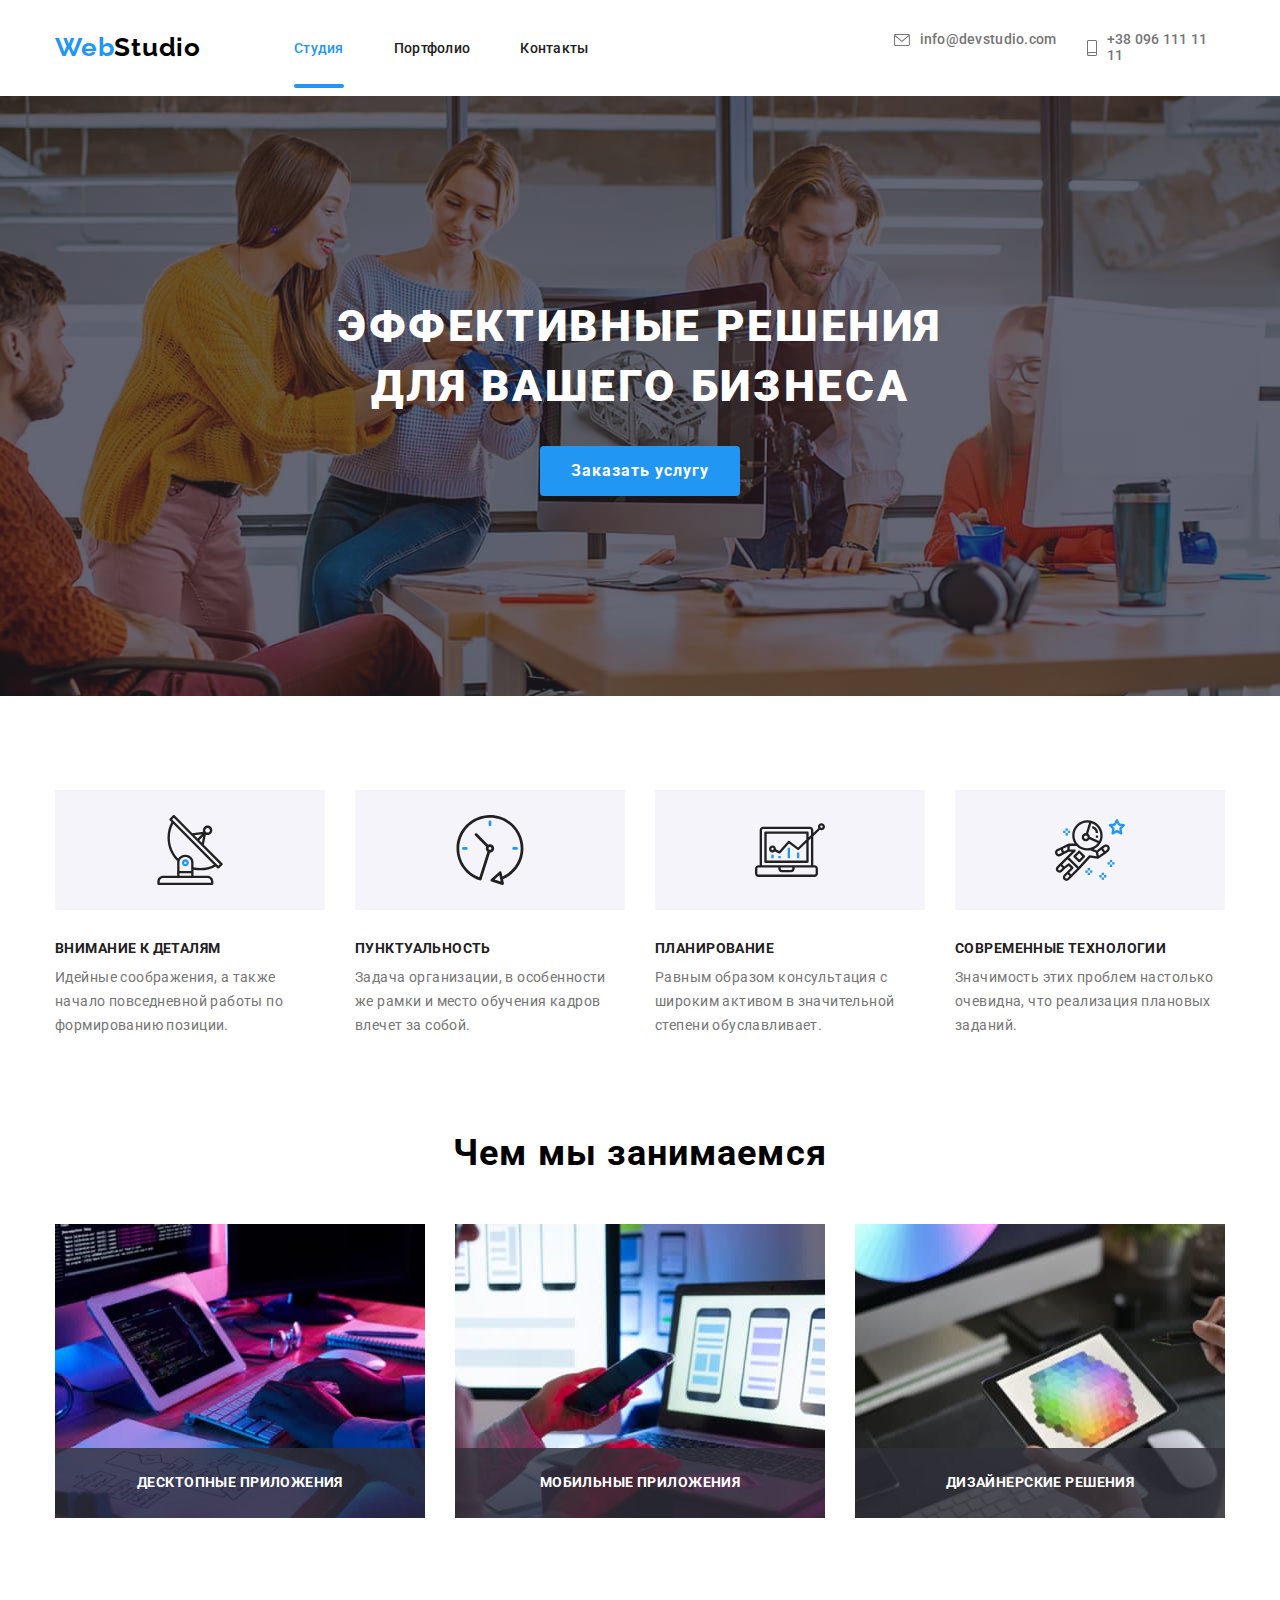
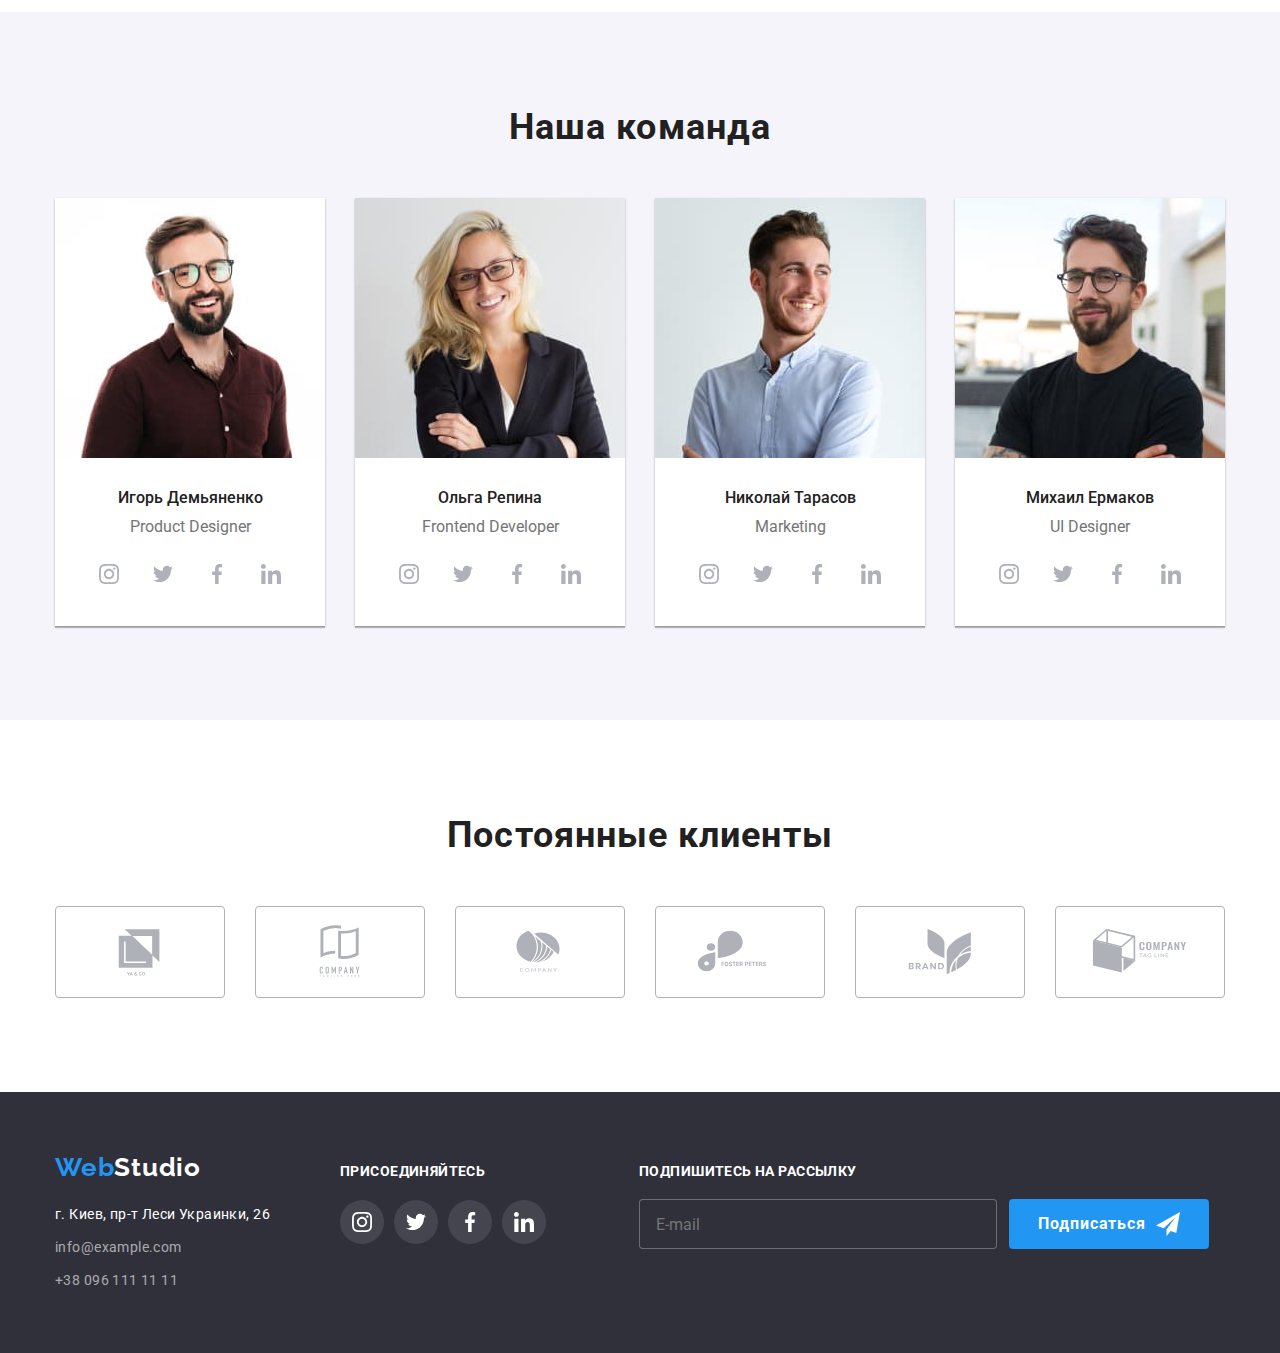
==== commit 0e30af43: "amendments to the homework" ====
--- a/index.html
+++ b/index.html
@@ -62,6 +62,7 @@
                         <li class="mobile-nav__item"><a class="mobile-nav__link" href="./portfolio.html">Портфолио</a></li>
                         <li class="mobile-nav__item"><a class="mobile-nav__link" href="">Контакты</a></li>
                     </ul>
+                    <div class="bottom-block">
                     <ul class="mob-contacts">
                         <li class="mob-contacts__item">
                             <a class="mob-contacts__phone" href="tel:+380961111111">
@@ -79,7 +80,8 @@
                     <li class="header-social__item"><a class="header-social__link" href="">Twitter</a></li>
                     <li class="header-social__item"><a class="header-social__link" href="">Facebook</a></li>
                     <li class="header-social__item"><a class="header-social__link" href="">Linkedin</a></li>
-                </ul>    
+                </ul> 
+                </div>   
                 </div>
             </div>
             </div>
--- a/css/main.min.css
+++ b/css/main.min.css
@@ -6,5 +6,5 @@
  monospace;font-size:1em}small{font-size:80%}sub,sup{font-size:75%;line-height:0;position:relative;vertical-align:baseline}sub{bottom:-0.25em}sup{top:-0.5em}table{text-indent:0;border-color:inherit}button,input,optgroup,select,textarea{font-family:inherit;font-size:100%;line-height:1.15;margin:0}button,select{text-transform:none}button,[type='button'],[type='reset'],[type='submit']{-webkit-appearance:button}::-moz-focus-inner{border-style:none;padding:0}:-moz-focusring{outline:1px dotted ButtonText}:-moz-ui-invalid{box-shadow:none}legend{padding:0}progress{vertical-align:baseline}::-webkit-inner-spin-button,::-webkit-outer-spin-button{height:auto}[type='search']{-webkit-appearance:textfield;outline-offset:-2px}::-webkit-search-decoration{-webkit-appearance:none}::-webkit-file-upload-button{-webkit-appearance:button;font:inherit}summary{display:list-item}body{font-family:Roboto, -apple-system, BlinkMacSystemFont,  "Segoe UI", "Oxygen",  "Ubuntu", "Cantarell", "Fira Sans",- "Droid Sans", "Helvetica Neue", sans-serif;color:var(--main-text-color);background-color:var(--background-primary)}h1,h2,h3,p{margin-top:0;margin-bottom:0}ul,ol{list-style-type:none;margin-bottom:0;margin-top:0;padding-left:0}svg{display:block}img{display:block;width:100%}picture{display:block}a{font-style:normal;font-weight:normal;text-decoration:none}.button{height:50px;min-width:200px;background-color:#2196F3;color:#fff;font-family:inherit;font-weight:700;font-size:16px;line-height:1.87;letter-spacing:0.06em;cursor:pointer;border:transparent;border-radius:4px}.button:hover,.button:focus{color:#fff;background-color:#2196F3}.container{padding-right:15px;padding-left:15px;margin-left:auto;margin-right:auto}@media screen and (min-width: 480px){.container{width:480px}}@media screen and (min-width: 768px){.container{width:768px}}@media screen and (min-width: 1200px){.container{width:1200px}}.logo{display:inline-block;letter-spacing:0.03em;font-family:Raleway, sans-serif;font-weight:700;font-size:24px;line-height:calc(28 / 24)}.logo__web{color:#2196F3}.logo__studio{color:#000}.logo__studio--footer{color:#fff}@media screen and (max-width: 767px){.logo{padding-top:16px;padding-bottom:16px;margin-right:0}}@media screen and (min-width: 768px){.logo{margin-right:88px;padding-top:26px;padding-bottom:26px}}@media (min-width: 1200px){.logo{padding-bottom:25px;padding-top:24px;margin-right:93px;font-size:26px;line-height:1.19}}.logo--footer{padding-bottom:0;padding-top:0;margin-right:0;margin-bottom:20px}.social{display:-webkit-box;display:-ms-flexbox;display:flex;-webkit-box-pack:center;-ms-flex-pack:center;justify-content:center}.social__link{display:-webkit-box;display:-ms-flexbox;display:flex;-webkit-box-pack:center;-ms-flex-pack:center;justify-content:center;-webkit-box-align:center;-ms-flex-align:center;align-items:center;height:44px;width:44px;border-radius:50%;-webkit-transition:background-color 250ms cubic-bezier(0.4, 0, 0.2, 1);transition:background-color 250ms cubic-bezier(0.4, 0, 0.2, 1)}.social__link:hover .social__icon,.social__link:focus .social__icon{fill:#fff}.social__link:hover,.social__link:focus{background-color:#2196F3}.social__item:not(:last-child){margin-right:10px}.social__icon{fill:#AFB1B8;-webkit-transition:fill 250ms cubic-bezier(0.4, 0, 0.2, 1);transition:fill 250ms cubic-bezier(0.4, 0, 0.2, 1)}.header{position:relative;background-color:#fff}.header__wrap{display:-webkit-box;display:-ms-flexbox;display:flex;-webkit-box-align:center;-ms-flex-align:center;align-items:center}@media screen and (max-width: 767px){.header__wrap{-webkit-box-pack:justify;-ms-flex-pack:justify;justify-content:space-between}}.header--line{border-bottom:1px solid #ECECEC}.navigation{display:-webkit-box;display:-ms-flexbox;display:flex;-webkit-box-align:center;-ms-flex-align:center;align-items:center}@media (max-width: 767px){.navigation{margin-right:0}}@media screen and (min-width: 768px){.navigation{margin-right:84px}}@media (min-width: 1200px){.navigation{margin-right:305px}}@media screen and (max-width: 767px){.navigation__set{display:none}}@media screen and (min-width: 768px){.navigation__set{display:-webkit-box;display:-ms-flexbox;display:flex}}.navigation__item:not(:last-child){margin-right:50px}.navigation__link{position:relative;display:block;padding-top:32px;padding-bottom:32px;color:#212121;font-weight:500;font-size:14px;line-height:calc(16 / 14);letter-spacing:0.02em;-webkit-transition:color 250ms cubic-bezier(0.4, 0, 0.2, 1);transition:color 250ms cubic-bezier(0.4, 0, 0.2, 1)}.navigation__link:hover,.navigation__link:focus{color:#2196F3}.navigation__link--current{color:#2196F3}.navigation__link--current::after{position:absolute;left:0;bottom:0;content:'';height:4px;width:100%;background-color:#2196F3;border-radius:2px}@media screen and (max-width: 767px){.contacts{display:none}}@media screen and (min-width: 768px){.contacts{display:block}}@media (min-width: 1200px){.contacts{display:-webkit-box;display:-ms-flexbox;display:flex;-webkit-box-pack:center;-ms-flex-pack:center;justify-content:center}}@media screen and (max-width: 1199px){.contacts__item:not(:last-child){margin-bottom:10px}}@media (min-width: 1200px){.contacts__item:not(:first-child){margin-left:30px}}.contacts__link{font-weight:500;letter-spacing:0.02em;color:#757575;-webkit-transition:color 250ms cubic-bezier(0.4, 0, 0.2, 1);transition:color 250ms cubic-bezier(0.4, 0, 0.2, 1)}.contacts__link:hover,.contacts__link:focus{color:#2196F3}@media screen and (max-width: 1199px){.contacts__link{font-size:12px;line-height:calc(14 / 12)}}@media (min-width: 1200px){.contacts__link{display:block;padding-top:32px;padding-bottom:32px;font-size:14px;line-height:1.14;text-decoration:none}}.contacts__icon{display:-webkit-box;display:-ms-flexbox;display:flex;-webkit-box-align:center;-ms-flex-align:center;align-items:center}@media screen and (max-width: 1199px){.contacts__icon{margin-right:8px}}@media (min-width: 1200px){.contacts__icon{padding-right:10px}}.contacts__link--mail,.contacts__link--phone{display:-webkit-box;display:-ms-flexbox;display:flex}.contacts__envelope,.contacts__phone{fill:#757575;-webkit-transition:fill 250ms cubic-bezier(0.4, 0, 0.2, 1);transition:fill 250ms cubic-bezier(0.4, 0, 0.2, 1)}.contacts__link:hover .contacts__envelope,.contacts__link:focus .contacts__envelope,.contacts__link:hover .contacts__phone,.contacts__link:focus .contacts__phone{fill:#2196F3}@media screen and (max-width: 1199px){.contacts__envelope{width:14px;height:10px}}@media (min-width: 1200px){.contacts__envelope{width:16px;height:12px}}@media screen and (max-width: 1199px){.contacts__phone{width:10px;height:14px}}@media (min-width: 1200px){.contacts__phone{width:10px;height:16px}}.navigation__button{display:none;background-color:#fff;border:transparent}@media screen and (max-width: 767px){.navigation__button{display:block}}.header__group{display:none}@media screen and (max-width: 767px){.header__group{display:block;position:fixed;top:0;left:0;z-index:1;width:100%;height:100%;padding:48px 40px;background-color:#fff}}.header-social{display:-webkit-box;display:-ms-flexbox;display:flex;-webkit-box-align:center;-ms-flex-align:center;align-items:center}@media screen and (max-width: 767px){.header-social{-webkit-box-pack:center;-ms-flex-pack:center;justify-content:center}}.header-social__item{padding-right:10px}.header-social__item:not(:first-child){padding-left:10px}.header-social__item:not(:last-child){border-right:1px solid rgba(33,33,33,0.2)}.header-social__link{font-weight:500;font-size:18px;line-height:1.22;letter-spacing:0.02em;color:#2196F3}.mobile-nav__item:not(:last-child),.mob-contacts__item:not(:last-child){padding-bottom:32px}.mobile-nav{margin-bottom:306px}.mobile-nav__link{color:#212121;font-weight:500;font-size:40px;line-height:calc(47 / 40);text-align:center;letter-spacing:0.02em}.mobile-nav__link--current{color:#2196F3}.mob-contacts{margin-bottom:64px}.mob-contacts__phone{color:#2196F3;font-weight:500;font-size:34px;line-height:calc(40 / 34);letter-spacing:0.02em}.mob-contacts__mail{color:#757575;font-weight:500;font-size:24px;line-height:calc(28 / 24);letter-spacing:0.02em}.is-hidden{display:none}.menu-close{position:absolute;top:10px;right:15px;display:-webkit-box;display:-ms-flexbox;display:flex;-webkit-box-pack:center;-ms-flex-pack:center;justify-content:center;-webkit-box-align:center;-ms-flex-align:center;align-items:center;height:40px;width:40px;padding:0;background-color:#fff;border:transparent}.business{display:none}@media (min-width: 1200px){.business{display:block;padding-bottom:94px}}.business__heading{color:var(--secondary-text-color);font-size:36px;line-height:1.17;letter-spacing:0.03em;text-align:center;margin-bottom:50px}.business__list{display:-webkit-box;display:-ms-flexbox;display:flex}.business__product{position:relative}.business__product:not(:last-child){margin-right:30px}.business__name{position:absolute;bottom:0;width:100%;height:70px;color:#fff;font-weight:700;font-size:14px;line-height:1.14em;text-align:center;letter-spacing:0.03em;text-transform:uppercase;background-color:rgba(47,48,58,0.8);padding-top:27px;padding-bottom:27px}@media screen and (max-width: 1199px){.features{padding-top:60px;padding-bottom:60px}}@media (min-width: 1200px){.features{padding-top:94px;padding-bottom:94px}}.features__title{color:#212121;font-size:14px;line-height:1.16;letter-spacing:0.03em;margin-bottom:10px;text-transform:uppercase}@media screen and (max-width: 767px){.features__title{text-align:center}}.features__list{display:block}@media screen and (min-width: 768px){.features__list{display:-webkit-box;display:-ms-flexbox;display:flex;-ms-flex-wrap:wrap;flex-wrap:wrap}}@media (min-width: 1200px){.features__list{-ms-flex-wrap:nowrap;flex-wrap:nowrap}}@media screen and (max-width: 767px){.features__item{width:100%}.features__item:not(:last-child){margin-bottom:30px}}@media screen and (min-width: 768px){.features__item{width:calc((100% - 30px) / 2)}.features__item:nth-child(2n+1){margin-right:30px}.features__item:nth-last-child(-n+2){margin-bottom:30px}}@media (min-width: 1200px){.features__item{width:calc((100% - 90px) / 4)}.features__item:not(:last-child){margin-right:30px}}.features__icon{display:-webkit-box;display:-ms-flexbox;display:flex;-webkit-box-pack:center;-ms-flex-pack:center;justify-content:center;-webkit-box-align:center;-ms-flex-align:center;align-items:center;height:120px;background-color:#F5F4FA;margin-bottom:30px}.features__text{font-size:14px;line-height:1.71;letter-spacing:0.03em;color:#757575}@media screen and (max-width: 1199px){.clients{padding-top:60px;padding-bottom:60px}}@media (min-width: 1200px){.clients{padding-top:94px;padding-bottom:94px}}.clients__heading{color:#212121;letter-spacing:0.03em;text-align:center}@media screen and (max-width: 1199px){.clients__heading{font-size:28px;line-height:calc(33 / 28);margin-bottom:30px}}@media (min-width: 1200px){.clients__heading{font-size:36px;line-height:1.17;margin-bottom:50px}}.clients__list{display:-webkit-box;display:-ms-flexbox;display:flex}@media screen and (max-width: 1199px){.clients__list{-ms-flex-wrap:wrap;flex-wrap:wrap;-webkit-box-flex:1;-ms-flex-positive:1;flex-grow:1;width:100%}}@media (min-width: 1200px){.clients__list{-webkit-box-pack:center;-ms-flex-pack:center;justify-content:center}}.clients__link{display:-webkit-box;display:-ms-flexbox;display:flex;-webkit-box-pack:center;-ms-flex-pack:center;justify-content:center;-webkit-box-align:center;-ms-flex-align:center;align-items:center;height:92px;border:1px solid #AFB1B8;border-radius:4px;-webkit-transition:border-color 250ms cubic-bezier(0.4, 0, 0.2, 1);transition:border-color 250ms cubic-bezier(0.4, 0, 0.2, 1)}.clients__link:hover,.clients__link:focus{border-color:#2196F3}.clients__link:hover .clients__logo,.clients__link:focus .clients__logo{fill:#2196F3}@media screen and (max-width: 767px){.clients__item{width:calc((100% - 30px) / 2)}.clients__item:not(:nth-child(2n)){margin-right:30px}.clients__item:not(:nth-last-child(-n+2)){margin-bottom:30px}}@media screen and (min-width: 768px){.clients__item{width:calc((100% - 60px) / 3)}.clients__item:not(:nth-child(3n)){margin-right:30px}.clients__item:not(:nth-last-child(-n+3)){margin-bottom:30px}}@media (min-width: 1200px){.clients__item{width:170px}.clients__item:not(:last-child){margin-right:30px}}.clients__logo{fill:#AFB1B8;-webkit-transition:fill 250ms cubic-bezier(0.4, 0, 0.2, 1);transition:fill 250ms cubic-bezier(0.4, 0, 0.2, 1)}.team{background-color:#F5F4FA}@media screen and (max-width: 1199px){.team{padding-top:60px;padding-bottom:60px}}@media (min-width: 1200px){.team{padding-top:94px;padding-bottom:94px}}.team__heading{color:#212121;letter-spacing:0.03em;text-align:center}@media screen and (max-width: 1199px){.team__heading{font-size:28px;line-height:calc(33 / 28);margin-bottom:30px}}@media (min-width: 1200px){.team__heading{font-size:36px;line-height:1.17;margin-bottom:50px}}.members{text-align:center}@media screen and (max-width: 767px){.members{display:block}}@media screen and (min-width: 768px){.members{display:-webkit-box;display:-ms-flexbox;display:flex}}@media screen and (max-width: 1199px){.members{-ms-flex-wrap:wrap;flex-wrap:wrap}}.members__card{-webkit-box-shadow:0px 1px 3px rgba(0,0,0,0.12),0px 1px 1px rgba(0,0,0,0.14),0px 2px 1px rgba(0,0,0,0.2);box-shadow:0px 1px 3px rgba(0,0,0,0.12),0px 1px 1px rgba(0,0,0,0.14),0px 2px 1px rgba(0,0,0,0.2)}@media screen and (max-width: 767px){.members__card{width:100%}.members__card:not(:last-child){margin-bottom:30px}}@media screen and (min-width: 768px){.members__card{width:calc((100% - 30px) / 2)}.members__card:not(:nth-child(2n)){margin-right:30px}.members__card:not(:nth-last-child(-n+2)){margin-bottom:30px}}@media (min-width: 1200px){.members__card:not(:last-child){margin-right:30px}.members__card:nth-child(n+1){margin-bottom:0}}@media screen and (max-width: 1199px){.members__image{width:100%}}.members__name{color:#212121;font-weight:500;font-size:16px;line-height:1.19;margin-bottom:10px}.members__position{line-height:1.19;margin-bottom:16px;color:#757575}.members__meta{background-color:#fff}@media screen and (max-width: 1199px){.members__meta{width:100%}}@media screen and (max-width: 1199px){.members__meta{padding-top:30px;padding-bottom:24px}}@media (min-width: 1200px){.members__meta{padding-top:30px;padding-bottom:30px}}.backdrop{position:fixed;top:0;left:0;width:100%;height:100%;background-color:rgba(0,0,0,0.2);-webkit-transform:scale(1);transform:scale(1);-webkit-transition:opacity 250ms cubic-bezier(0.4, 0, 0.2, 1),-webkit-transform 250ms cubic-bezier(0.4, 0, 0.2, 1);transition:opacity 250ms cubic-bezier(0.4, 0, 0.2, 1),-webkit-transform 250ms cubic-bezier(0.4, 0, 0.2, 1);transition:transform 250ms cubic-bezier(0.4, 0, 0.2, 1),opacity 250ms cubic-bezier(0.4, 0, 0.2, 1);transition:transform 250ms cubic-bezier(0.4, 0, 0.2, 1),opacity 250ms cubic-bezier(0.4, 0, 0.2, 1),-webkit-transform 250ms cubic-bezier(0.4, 0, 0.2, 1)}.modal{position:absolute;top:50%;left:50%;-webkit-transform:translateX(-50%) translateY(-50%);transform:translateX(-50%) translateY(-50%);background-color:#fff;padding:40px}@media screen and (max-width: 480px){.modal{width:100%;max-width:450px;height:609px}}@media (min-width: 768px){.modal{width:450px;height:609px}}@media (min-width: 1200px){.modal{width:528px;height:581px}}.modal__header{display:block;color:#212121;font-size:20px;line-height:calc(23 / 20);text-align:center;letter-spacing:0.03em;margin-bottom:30px}@media screen and (max-width: 480px){.modal__header{line-height:calc(30 / 20)}}.close-button{display:-webkit-box;display:-ms-flexbox;display:flex;-webkit-box-pack:center;-ms-flex-pack:center;justify-content:center;-webkit-box-align:center;-ms-flex-align:center;align-items:center;position:absolute;top:8px;right:8px;width:30px;height:30px;background-color:#fff;border:1px solid rgba(0,0,0,0.1);border-radius:50%;cursor:pointer;-webkit-transition:border-color 250ms cubic-bezier(0.4, 0, 0.2, 1);transition:border-color 250ms cubic-bezier(0.4, 0, 0.2, 1)}.close-button:hover,.close-button:focus{border-color:#2196F3;outline:none}.close-button:hover .close-button__icon,.close-button:focus .close-button__icon{fill:#2196F3}.backdrop--hidden{pointer-events:none;opacity:0;-webkit-transform:scale(0);transform:scale(0)}.close-button__icon{fill:#000000;-webkit-transition:fill 250ms cubic-bezier(0.4, 0, 0.2, 1);transition:fill 250ms cubic-bezier(0.4, 0, 0.2, 1)}.form__label{display:-webkit-box;display:-ms-flexbox;display:flex;position:relative;-webkit-box-align:center;-ms-flex-align:center;align-items:center}.form__label:not(:last-of-type){margin-top:28px}.form__label:last-of-type{margin-top:20px}.form__field{border:1px solid rgba(33,33,33,0.2);border-radius:4px;-webkit-box-flex:1;-ms-flex-positive:1;flex-grow:1;height:40px;padding:12px 42px;-webkit-transition:fill 250ms cubic-bezier(0.4, 0, 0.2, 1),border-color 250ms cubic-bezier(0.4, 0, 0.2, 1);transition:fill 250ms cubic-bezier(0.4, 0, 0.2, 1),border-color 250ms cubic-bezier(0.4, 0, 0.2, 1)}.form__field:hover,.form__field:focus{border-color:#2196F3;outline:none}.form__field:hover+.form__icon,.form__field:focus+.form__icon{fill:#2196F3}.form__field--comment{height:120px;padding:12px 16px;resize:none}.form__field--comment::-webkit-input-placeholder{color:rgba(117,117,117,0.5);font-size:14px;line-height:calc(16 / 14);letter-spacing:0.01em}.form__field--comment:-ms-input-placeholder{color:rgba(117,117,117,0.5);font-size:14px;line-height:calc(16 / 14);letter-spacing:0.01em}.form__field--comment::-ms-input-placeholder{color:rgba(117,117,117,0.5);font-size:14px;line-height:calc(16 / 14);letter-spacing:0.01em}.form__field--comment::placeholder{color:rgba(117,117,117,0.5);font-size:14px;line-height:calc(16 / 14);letter-spacing:0.01em}.form__line{display:block;position:absolute;left:0;top:-18px;color:#757575;font-size:12px;line-height:calc(14 / 12)}.form__icon{display:inline-block;position:absolute;left:12px;-ms-flex-item-align:center;-ms-grid-row-align:center;align-self:center;width:18px;height:18px;fill:black}@media screen and (max-width: 1199px){.form__conform-text{font-size:12px;line-height:calc(14 / 12)}}@media (min-width: 1200px){.form__conform-text{font-size:14px;line-height:calc(24 / 14)}}.form__checkbox{display:-webkit-box;display:-ms-flexbox;display:flex;-webkit-box-pack:center;-ms-flex-pack:center;justify-content:center;-webkit-box-align:center;-ms-flex-align:center;align-items:center;width:16px;height:15px;margin-right:8px;border:2px solid black;border-radius:2px;-webkit-transition:background-color 250ms cubic-bezier(0.4, 0, 0.2, 1),border-color 250ms cubic-bezier(0.4, 0, 0.2, 1);transition:background-color 250ms cubic-bezier(0.4, 0, 0.2, 1),border-color 250ms cubic-bezier(0.4, 0, 0.2, 1)}.form__link{color:#2196F3}.submit-button{display:-webkit-box;display:-ms-flexbox;display:flex;-webkit-box-pack:center;-ms-flex-pack:center;justify-content:center;-webkit-box-align:center;-ms-flex-align:center;align-items:center;min-width:200px;height:50px;margin:30px auto 0 auto;-webkit-transition:-webkit-box-shadow 250ms ubic-bezier(0.4, 0, 0.2, 1);transition:-webkit-box-shadow 250ms ubic-bezier(0.4, 0, 0.2, 1);transition:box-shadow 250ms ubic-bezier(0.4, 0, 0.2, 1);transition:box-shadow 250ms ubic-bezier(0.4, 0, 0.2, 1), -webkit-box-shadow 250ms ubic-bezier(0.4, 0, 0.2, 1)}.submit-button:hover{-webkit-box-shadow:0px 4px 4px rgba(0,0,0,0.15);box-shadow:0px 4px 4px rgba(0,0,0,0.15)}.form__field--hidden{-webkit-box-ordinal-group:2;-ms-flex-order:1;order:1;opacity:0}.form__field--hidden:checked ~ .form__checkbox{background-color:#2196F3;border-color:#2196F3}.form__field--hidden:focus ~ .form__checkbox{border-color:#2196F3}.footer{padding-top:60px;padding-bottom:60px;background-color:#2F303A}@media screen and (min-width: 768px){.footer__links-wrap{display:-webkit-box;display:-ms-flexbox;display:flex;-webkit-box-align:baseline;-ms-flex-align:baseline;align-items:baseline;margin-left:61px;margin-bottom:60px;text-align:center}}@media (min-width: 1200px){.footer__links-wrap{display:-webkit-box;display:-ms-flexbox;display:flex;margin-left:0;margin-bottom:0}}.address__item:not(:nth-of-type(1)){margin-top:9px}.address__link{font-size:14px;line-height:1.71;letter-spacing:0.03em;color:#fff;-webkit-transition:color 250ms cubic-bezier(0.4, 0, 0.2, 1);transition:color 250ms cubic-bezier(0.4, 0, 0.2, 1)}.address__link:hover,.address__link:focus{color:#2196F3}.address__link--contact{color:rgba(255,255,255,0.6);-webkit-transition:color 250ms cubic-bezier(0.4, 0, 0.2, 1);transition:color 250ms cubic-bezier(0.4, 0, 0.2, 1)}@media (min-width: 1200px){.footer__wrapper{display:-webkit-box;display:-ms-flexbox;display:flex;-webkit-box-align:baseline;-ms-flex-align:baseline;align-items:baseline}}@media screen and (max-width: 1199px){.join-us{text-align:center}}@media (min-width: 1200px){.join-us{margin-right:93px;text-align:left}}.join-us__heading{display:block;color:#fff;text-transform:uppercase;font-size:14px;line-height:1.14em;letter-spacing:0.03em;margin-bottom:20px}.social__link--footer{background-color:rgba(255,255,255,0.1)}.social__icon--footer{fill:#fff}.subscribe__form{text-align:center}@media (min-width: 1200px){.subscribe__form{display:-webkit-box;display:-ms-flexbox;display:flex}}.subscribe__text{display:block;color:#fff;text-transform:uppercase;font-size:14px;line-height:calc(16 / 14);letter-spacing:0.03em;margin-bottom:20px}@media (max-width: 767px){.subscribe__text{margin-top:72px}}@media screen and (max-width: 1199px){.subscribe__text{display:block;text-align:center}}.subscribe__field{height:50px;color:#fff;background-color:#2F303A;padding:15px 16px;border:1px solid rgba(255,255,255,0.3);border-radius:4px}@media screen and (max-width: 1199px){.subscribe__field{width:100%;margin-bottom:20px}}@media screen and (min-width: 768px){.subscribe__field{width:450px}}@media (min-width: 1200px){.subscribe__field{width:358px;margin-right:12px}}.subscribe-button{display:-webkit-box;display:-ms-flexbox;display:flex;-webkit-box-pack:center;-ms-flex-pack:center;justify-content:center;-webkit-box-align:center;-ms-flex-align:center;align-items:center;min-width:200px;height:50px}.subscribe-button__text{margin-right:10px}@media screen and (max-width: 1199px){.button-wrap{display:-webkit-box;display:-ms-flexbox;display:flex;-webkit-box-pack:center;-ms-flex-pack:center;justify-content:center}}@media screen and (max-width: 767px){.footer-data{text-align:center;margin-bottom:60px}}@media screen and (min-width: 768px){.footer-data{margin-right:165px}}@media (min-width: 1200px){.footer-data{text-align:left;margin-right:70px}}@media screen and (max-width: 767px){.portfolio{padding-top:60px;padding-bottom:60px}}@media screen and (min-width: 768px){.portfolio{padding-top:94px;padding-bottom:94px}}.filter{display:-webkit-box;display:-ms-flexbox;display:flex}@media screen and (max-width: 767px){.filter{-ms-flex-wrap:wrap;flex-wrap:wrap;margin-bottom:25px}}@media screen and (min-width: 768px){.filter{-ms-flex-wrap:nowrap;flex-wrap:nowrap;margin-bottom:50px;-webkit-box-pack:center;-ms-flex-pack:center;justify-content:center}}.filter__item:not(:last-child){margin-right:8px}@media screen and (max-width: 767px){.filter__item{margin-bottom:15px}}.filter__button{color:#000000;background-color:#F5F4FA;font-family:inherit;font-weight:500;font-size:16px;line-height:1.62;letter-spacing:0.03em;cursor:pointer;border:transparent;border-radius:4px;padding:6px 22px;-webkit-transition:background-color 250ms cubic-bezier(0.4, 0, 0.2, 1),color 250ms cubic-bezier(0.4, 0, 0.2, 1),-webkit-box-shadow 250ms cubic-bezier(0.4, 0, 0.2, 1);transition:background-color 250ms cubic-bezier(0.4, 0, 0.2, 1),color 250ms cubic-bezier(0.4, 0, 0.2, 1),-webkit-box-shadow 250ms cubic-bezier(0.4, 0, 0.2, 1);transition:background-color 250ms cubic-bezier(0.4, 0, 0.2, 1),color 250ms cubic-bezier(0.4, 0, 0.2, 1),box-shadow 250ms cubic-bezier(0.4, 0, 0.2, 1);transition:background-color 250ms cubic-bezier(0.4, 0, 0.2, 1),color 250ms cubic-bezier(0.4, 0, 0.2, 1),box-shadow 250ms cubic-bezier(0.4, 0, 0.2, 1),-webkit-box-shadow 250ms cubic-bezier(0.4, 0, 0.2, 1)}.filter__button:hover,.filter__button:focus{color:#fff;background-color:#2196F3}.filter__button:hover,.filter__button:focus{-webkit-box-shadow:0px 3px 1px rgba(0,0,0,0.1),0px 1px 2px rgba(0,0,0,0.08),0px 2px 2px rgba(0,0,0,0.12);box-shadow:0px 3px 1px rgba(0,0,0,0.1),0px 1px 2px rgba(0,0,0,0.08),0px 2px 2px rgba(0,0,0,0.12)}.work{display:block;-webkit-transition:-webkit-box-shadow 250ms cubic-bezier(0.4, 0, 0.2, 1);transition:-webkit-box-shadow 250ms cubic-bezier(0.4, 0, 0.2, 1);transition:box-shadow 250ms cubic-bezier(0.4, 0, 0.2, 1);transition:box-shadow 250ms cubic-bezier(0.4, 0, 0.2, 1), -webkit-box-shadow 250ms cubic-bezier(0.4, 0, 0.2, 1)}.work:hover .work__overlay{-webkit-transform:translateY(-100%);transform:translateY(-100%)}.work:hover,.work:focus{-webkit-box-shadow:0px 1px 1px rgba(0,0,0,0.12),0px 4px 4px rgba(0,0,0,0.06),1px 4px 6px rgba(0,0,0,0.16);box-shadow:0px 1px 1px rgba(0,0,0,0.12),0px 4px 4px rgba(0,0,0,0.06),1px 4px 6px rgba(0,0,0,0.16)}.work__image-thumb{position:relative;overflow:hidden}@media screen and (max-width: 479px){.work__image{width:100%;max-width:450px}}.work__overlay{color:#fff;position:absolute;width:100%;height:100%;font-size:18px;line-height:1.56em;background-color:rgba(33,150,243,0.9);padding:63px 24px;-webkit-transition:-webkit-transform 250ms cubic-bezier(0.4, 0, 0.2, 1);transition:-webkit-transform 250ms cubic-bezier(0.4, 0, 0.2, 1);transition:transform 250ms cubic-bezier(0.4, 0, 0.2, 1);transition:transform 250ms cubic-bezier(0.4, 0, 0.2, 1), -webkit-transform 250ms cubic-bezier(0.4, 0, 0.2, 1)}.work__type{color:#757575;font-size:16px;line-height:1.87;letter-spacing:0.03em}@media screen and (min-width: 768px){.grid{display:-webkit-box;display:-ms-flexbox;display:flex;-ms-flex-wrap:wrap;flex-wrap:wrap}}@media screen and (min-width: 1200px){.grid{display:-webkit-box;display:-ms-flexbox;display:flex;-ms-flex-wrap:wrap;flex-wrap:wrap}}.work__name{font-size:18px;line-height:2;letter-spacing:0.06em;color:#212121;margin-bottom:4px}@media screen and (max-width: 767px){.grid__item:not(:last-child){padding-bottom:30px}}@media screen and (min-width: 768px) and (max-width: 1199px){.grid__item{width:calc((100% - 30px) / 2)}.grid__item:not(:nth-child(2n)){margin-right:30px}.grid__item:not(:nth-last-child(-n+2)){margin-bottom:30px}}@media (min-width: 1200px){.grid__item{width:370px}.grid__item:nth-last-child(n+4){margin-bottom:30px}.grid__item:not(:nth-child(3n)){margin-right:30px}}.work__meta{border-right:1px solid #eeeeee;border-bottom:1px solid #eeeeee;border-left:1px solid #eeeeee;padding-top:20px;padding-right:24px;padding-left:24px;padding-bottom:20px}@media (min-width: 768px) and (max-width: 1199px){.work__meta--align{padding-bottom:54px}}.hero{background-image:-webkit-gradient(linear, left top, right top, from(rgba(47,48,58,0.4)), to(rgba(47,48,58,0.4))),url("../images/hero-image.jpg");background-image:linear-gradient(to right, rgba(47,48,58,0.4), rgba(47,48,58,0.4)),url("../images/hero-image.jpg");background-position:center;background-repeat:no-repeat;background-size:cover;text-align:center;height:400px}@media screen and (max-width: 1199px){.hero{padding-top:118px;padding-bottom:118px}}@media (max-width: 767px){.hero{max-width:480px;margin-right:auto;margin-left:auto;background-image:-webkit-gradient(linear, left top, right top, from(rgba(47,48,58,0.4)), to(rgba(47,48,58,0.4))),url("../../images/mobile/hero-480@1x.jpg");background-image:linear-gradient(to right, rgba(47,48,58,0.4), rgba(47,48,58,0.4)),url("../../images/mobile/hero-480@1x.jpg");background-position:center;background-repeat:no-repeat;background-size:cover}}@media (max-width: 767px) and (min-device-pixel-ratio: 2), (max-width: 767px) and (-webkit-min-device-pixel-ratio: 2), (max-width: 767px) and (min-resolution: 192dpi), (max-width: 767px) and (min-resolution: 2dppx){.hero{background-image:-webkit-gradient(linear, left top, right top, from(rgba(47,48,58,0.4)), to(rgba(47,48,58,0.4))),url("../../images/mobile/hero-480@2x.jpg");background-image:linear-gradient(to right, rgba(47,48,58,0.4), rgba(47,48,58,0.4)),url("../../images/mobile/hero-480@2x.jpg");background-position:center;background-repeat:no-repeat;background-size:cover}}@media (min-width: 768px){.hero{min-width:768px;margin-right:auto;margin-left:auto;background-image:-webkit-gradient(linear, left top, right top, from(rgba(47,48,58,0.4)), to(rgba(47,48,58,0.4))),url("../../images/tablet/hero-768@1x.jpg");background-image:linear-gradient(to right, rgba(47,48,58,0.4), rgba(47,48,58,0.4)),url("../../images/tablet/hero-768@1x.jpg");background-position:center;background-repeat:no-repeat;background-size:cover}}@media (min-width: 768px) and (min-device-pixel-ratio: 2), (min-width: 768px) and (-webkit-min-device-pixel-ratio: 2), (min-width: 768px) and (min-resolution: 192dpi), (min-width: 768px) and (min-resolution: 2dppx){.hero{background-image:-webkit-gradient(linear, left top, right top, from(rgba(47,48,58,0.4)), to(rgba(47,48,58,0.4))),url("../../images/tablet/hero-768@2x.jpg");background-image:linear-gradient(to right, rgba(47,48,58,0.4), rgba(47,48,58,0.4)),url("../../images/tablet/hero-768@2x.jpg");background-position:center;background-repeat:no-repeat;background-size:cover}}@media (min-width: 1200px){.hero{height:600px;max-width:1600px;padding-top:200px;padding-bottom:200px;margin:0 auto;background-image:-webkit-gradient(linear, left top, right top, from(rgba(47,48,58,0.4)), to(rgba(47,48,58,0.4))),url("../../images/desktop/hero-1200@1x.jpg");background-image:linear-gradient(to right, rgba(47,48,58,0.4), rgba(47,48,58,0.4)),url("../../images/desktop/hero-1200@1x.jpg");background-position:center;background-repeat:no-repeat;background-size:cover}}@media (min-width: 1200px) and (min-device-pixel-ratio: 2), (min-width: 1200px) and (-webkit-min-device-pixel-ratio: 2), (min-width: 1200px) and (min-resolution: 192dpi), (min-width: 1200px) and (min-resolution: 2dppx){.hero{background-image:-webkit-gradient(linear, left top, right top, from(rgba(47,48,58,0.4)), to(rgba(47,48,58,0.4))),url("../../images/desktop/hero-1200@2x.jpg");background-image:linear-gradient(to right, rgba(47,48,58,0.4), rgba(47,48,58,0.4)),url("../../images/desktop/hero-1200@2x.jpg");background-position:center;background-repeat:no-repeat;background-size:cover}}.hero__heading{color:#fff;font-weight:900;font-size:26px;line-height:calc(42 / 26);text-align:center;letter-spacing:0.06em;text-transform:uppercase;margin-bottom:30px}@media (min-width: 1200px){.hero__heading{font-size:44px;line-height:1.37}}
+ "Droid Sans", "Helvetica Neue", sans-serif;color:var(--main-text-color);background-color:var(--background-primary)}h1,h2,h3,p{margin-top:0;margin-bottom:0}ul,ol{list-style-type:none;margin-bottom:0;margin-top:0;padding-left:0}svg{display:block}img{display:block;width:100%}picture{display:block}a{font-style:normal;font-weight:normal;text-decoration:none}.button{height:50px;min-width:200px;background-color:#2196F3;color:#fff;font-family:inherit;font-weight:700;font-size:16px;line-height:1.87;letter-spacing:0.06em;cursor:pointer;border:transparent;border-radius:4px}.button:hover,.button:focus{color:#fff;background-color:#2196F3}.container{padding-right:15px;padding-left:15px;margin-left:auto;margin-right:auto}@media screen and (min-width: 480px){.container{width:480px}}@media screen and (min-width: 768px){.container{width:768px}}@media screen and (min-width: 1200px){.container{width:1200px}}.logo{display:inline-block;letter-spacing:0.03em;font-family:Raleway, sans-serif;font-weight:700;font-size:24px;line-height:calc(28 / 24)}.logo__web{color:#2196F3}.logo__studio{color:#000}.logo__studio--footer{color:#fff}@media screen and (max-width: 767px){.logo{padding-top:16px;padding-bottom:16px;margin-right:0}}@media screen and (min-width: 768px){.logo{margin-right:88px;padding-top:26px;padding-bottom:26px}}@media (min-width: 1200px){.logo{padding-bottom:25px;padding-top:24px;margin-right:93px;font-size:26px;line-height:1.19}}.logo--footer{padding-bottom:0;padding-top:0;margin-right:0;margin-bottom:20px}.social{display:-webkit-box;display:-ms-flexbox;display:flex;-webkit-box-pack:center;-ms-flex-pack:center;justify-content:center}.social__link{display:-webkit-box;display:-ms-flexbox;display:flex;-webkit-box-pack:center;-ms-flex-pack:center;justify-content:center;-webkit-box-align:center;-ms-flex-align:center;align-items:center;height:44px;width:44px;border-radius:50%;-webkit-transition:background-color 250ms cubic-bezier(0.4, 0, 0.2, 1);transition:background-color 250ms cubic-bezier(0.4, 0, 0.2, 1)}.social__link:hover .social__icon,.social__link:focus .social__icon{fill:#fff}.social__link:hover,.social__link:focus{background-color:#2196F3}.social__item:not(:last-child){margin-right:10px}.social__icon{fill:#AFB1B8;-webkit-transition:fill 250ms cubic-bezier(0.4, 0, 0.2, 1);transition:fill 250ms cubic-bezier(0.4, 0, 0.2, 1)}.header{position:relative;background-color:#fff}.header__wrap{display:-webkit-box;display:-ms-flexbox;display:flex;-webkit-box-align:center;-ms-flex-align:center;align-items:center}@media screen and (max-width: 767px){.header__wrap{-webkit-box-pack:justify;-ms-flex-pack:justify;justify-content:space-between}}.header--line{border-bottom:1px solid #ECECEC}.navigation{display:-webkit-box;display:-ms-flexbox;display:flex;-webkit-box-align:center;-ms-flex-align:center;align-items:center}@media (max-width: 767px){.navigation{margin-right:0}}@media screen and (min-width: 768px){.navigation{margin-right:84px}}@media (min-width: 1200px){.navigation{margin-right:305px}}@media screen and (max-width: 767px){.navigation__set{display:none}}@media screen and (min-width: 768px){.navigation__set{display:-webkit-box;display:-ms-flexbox;display:flex}}.navigation__item:not(:last-child){margin-right:50px}.navigation__link{position:relative;display:block;padding-top:32px;padding-bottom:32px;color:#212121;font-weight:500;font-size:14px;line-height:calc(16 / 14);letter-spacing:0.02em;-webkit-transition:color 250ms cubic-bezier(0.4, 0, 0.2, 1);transition:color 250ms cubic-bezier(0.4, 0, 0.2, 1)}.navigation__link:hover,.navigation__link:focus{color:#2196F3}.navigation__link--current{color:#2196F3}.navigation__link--current::after{position:absolute;left:0;bottom:0;content:'';height:4px;width:100%;background-color:#2196F3;border-radius:2px}@media screen and (max-width: 767px){.contacts{display:none}}@media screen and (min-width: 768px){.contacts{display:block}}@media (min-width: 1200px){.contacts{display:-webkit-box;display:-ms-flexbox;display:flex;-webkit-box-pack:center;-ms-flex-pack:center;justify-content:center}}@media screen and (max-width: 1199px){.contacts__item:not(:last-child){margin-bottom:10px}}@media (min-width: 1200px){.contacts__item:not(:first-child){margin-left:30px}}.contacts__link{font-weight:500;letter-spacing:0.02em;color:#757575;-webkit-transition:color 250ms cubic-bezier(0.4, 0, 0.2, 1);transition:color 250ms cubic-bezier(0.4, 0, 0.2, 1)}.contacts__link:hover,.contacts__link:focus{color:#2196F3}@media screen and (max-width: 1199px){.contacts__link{font-size:12px;line-height:calc(14 / 12)}}@media (min-width: 1200px){.contacts__link{display:block;padding-top:32px;padding-bottom:32px;font-size:14px;line-height:1.14;text-decoration:none}}.contacts__icon{display:-webkit-box;display:-ms-flexbox;display:flex;-webkit-box-align:center;-ms-flex-align:center;align-items:center}@media screen and (max-width: 1199px){.contacts__icon{margin-right:8px}}@media (min-width: 1200px){.contacts__icon{padding-right:10px}}.contacts__link--mail,.contacts__link--phone{display:-webkit-box;display:-ms-flexbox;display:flex}.contacts__envelope,.contacts__phone{fill:#757575;-webkit-transition:fill 250ms cubic-bezier(0.4, 0, 0.2, 1);transition:fill 250ms cubic-bezier(0.4, 0, 0.2, 1)}.contacts__link:hover .contacts__envelope,.contacts__link:focus .contacts__envelope,.contacts__link:hover .contacts__phone,.contacts__link:focus .contacts__phone{fill:#2196F3}@media screen and (max-width: 1199px){.contacts__envelope{width:14px;height:10px}}@media (min-width: 1200px){.contacts__envelope{width:16px;height:12px}}@media screen and (max-width: 1199px){.contacts__phone{width:10px;height:14px}}@media (min-width: 1200px){.contacts__phone{width:10px;height:16px}}.navigation__button{display:none;background-color:#fff;border:transparent}@media screen and (max-width: 767px){.navigation__button{display:block}}.header__group{display:none}@media screen and (max-width: 767px){.header__group{display:block;position:fixed;top:0;left:0;z-index:1;width:100%;height:100%;padding:48px 40px;background-color:#fff}}.header-social{display:-webkit-box;display:-ms-flexbox;display:flex;-webkit-box-align:center;-ms-flex-align:center;align-items:center}.bottom-block{position:absolute;bottom:48px}.header-social__item{padding-right:10px}.header-social__item:not(:first-child){padding-left:10px}.header-social__item:not(:last-child){border-right:1px solid rgba(33,33,33,0.2)}.header-social__link{font-weight:500;font-size:18px;line-height:1.22;letter-spacing:0.02em;color:#2196F3}.mobile-nav__item:not(:last-child),.mob-contacts__item:not(:last-child){padding-bottom:32px}.mobile-nav{margin-bottom:306px}.mobile-nav__link{color:#212121;font-weight:500;font-size:40px;line-height:calc(47 / 40);text-align:center;letter-spacing:0.02em}.mobile-nav__link--current{color:#2196F3}.mob-contacts{margin-bottom:64px}.mob-contacts__phone{color:#2196F3;font-weight:500;font-size:34px;line-height:calc(40 / 34);letter-spacing:0.02em}.mob-contacts__mail{color:#757575;font-weight:500;font-size:24px;line-height:calc(28 / 24);letter-spacing:0.02em}.is-hidden{display:none}.menu-close{position:absolute;top:10px;right:15px;display:-webkit-box;display:-ms-flexbox;display:flex;-webkit-box-pack:center;-ms-flex-pack:center;justify-content:center;-webkit-box-align:center;-ms-flex-align:center;align-items:center;height:40px;width:40px;padding:0;background-color:#fff;border:transparent}.business{display:none}@media (min-width: 1200px){.business{display:block;padding-bottom:94px}}.business__heading{color:var(--secondary-text-color);font-size:36px;line-height:1.17;letter-spacing:0.03em;text-align:center;margin-bottom:50px}.business__list{display:-webkit-box;display:-ms-flexbox;display:flex}.business__product{position:relative}.business__product:not(:last-child){margin-right:30px}.business__name{position:absolute;bottom:0;width:100%;height:70px;color:#fff;font-weight:700;font-size:14px;line-height:1.14em;text-align:center;letter-spacing:0.03em;text-transform:uppercase;background-color:rgba(47,48,58,0.8);padding-top:27px;padding-bottom:27px}@media screen and (max-width: 1199px){.features{padding-top:60px;padding-bottom:60px}}@media (min-width: 1200px){.features{padding-top:94px;padding-bottom:94px}}.features__title{color:#212121;font-size:14px;line-height:1.16;letter-spacing:0.03em;margin-bottom:10px;text-transform:uppercase}@media screen and (max-width: 767px){.features__title{text-align:center}}@media screen and (min-width: 768px){.features__list{display:-webkit-box;display:-ms-flexbox;display:flex;-ms-flex-wrap:wrap;flex-wrap:wrap}}@media (min-width: 1200px){.features__list{-ms-flex-wrap:nowrap;flex-wrap:nowrap}}@media screen and (max-width: 767px){.features__item{width:100%}.features__item:not(:last-child){margin-bottom:30px}}@media screen and (min-width: 768px){.features__item{width:calc((100% - 30px) / 2)}.features__item:nth-child(2n+1){margin-right:30px}.features__item:nth-child(-n+2){margin-bottom:30px}}@media (min-width: 1200px){.features__item{width:calc((100% - 90px) / 4)}.features__item:not(:last-child){margin-right:30px}.features__item:nth-last-child(-n+2){margin-bottom:0}.features__item:not(:last-child){margin-bottom:0}}.features__icon{display:-webkit-box;display:-ms-flexbox;display:flex;-webkit-box-pack:center;-ms-flex-pack:center;justify-content:center;-webkit-box-align:center;-ms-flex-align:center;align-items:center;height:120px;background-color:#F5F4FA;margin-bottom:30px}.features__text{font-size:14px;line-height:1.71;letter-spacing:0.03em;color:#757575}@media screen and (max-width: 1199px){.clients{padding-top:60px;padding-bottom:60px}}@media (min-width: 1200px){.clients{padding-top:94px;padding-bottom:94px}}.clients__heading{color:#212121;letter-spacing:0.03em;text-align:center}@media screen and (max-width: 1199px){.clients__heading{font-size:28px;line-height:calc(33 / 28);margin-bottom:30px}}@media (min-width: 1200px){.clients__heading{font-size:36px;line-height:1.17;margin-bottom:50px}}.clients__list{display:-webkit-box;display:-ms-flexbox;display:flex}@media screen and (max-width: 1199px){.clients__list{-ms-flex-wrap:wrap;flex-wrap:wrap;-webkit-box-flex:1;-ms-flex-positive:1;flex-grow:1;width:100%}}@media (min-width: 1200px){.clients__list{-webkit-box-pack:center;-ms-flex-pack:center;justify-content:center}}.clients__link{display:-webkit-box;display:-ms-flexbox;display:flex;-webkit-box-pack:center;-ms-flex-pack:center;justify-content:center;-webkit-box-align:center;-ms-flex-align:center;align-items:center;height:92px;border:1px solid #AFB1B8;border-radius:4px;-webkit-transition:border-color 250ms cubic-bezier(0.4, 0, 0.2, 1);transition:border-color 250ms cubic-bezier(0.4, 0, 0.2, 1)}.clients__link:hover,.clients__link:focus{border-color:#2196F3}.clients__link:hover .clients__logo,.clients__link:focus .clients__logo{fill:#2196F3}@media screen and (max-width: 767px){.clients__item{width:calc((100% - 30px) / 2)}.clients__item:not(:nth-child(2n)){margin-right:30px}.clients__item:not(:nth-last-child(-n+2)){margin-bottom:30px}}@media screen and (min-width: 768px){.clients__item{width:calc((100% - 60px) / 3)}.clients__item:not(:nth-child(3n)){margin-right:30px}.clients__item:not(:nth-last-child(-n+3)){margin-bottom:30px}}@media (min-width: 1200px){.clients__item{width:170px}.clients__item:not(:last-child){margin-right:30px}.clients__item:not(:nth-last-child(-n+3)){margin-bottom:0px}}.clients__logo{fill:#AFB1B8;-webkit-transition:fill 250ms cubic-bezier(0.4, 0, 0.2, 1);transition:fill 250ms cubic-bezier(0.4, 0, 0.2, 1)}.team{background-color:#F5F4FA}@media screen and (max-width: 1199px){.team{padding-top:60px;padding-bottom:60px}}@media (min-width: 1200px){.team{padding-top:94px;padding-bottom:94px}}.team__heading{color:#212121;letter-spacing:0.03em;text-align:center}@media screen and (max-width: 1199px){.team__heading{font-size:28px;line-height:calc(33 / 28);margin-bottom:30px}}@media (min-width: 1200px){.team__heading{font-size:36px;line-height:1.17;margin-bottom:50px}}.members{text-align:center}@media screen and (max-width: 767px){.members{display:block}}@media screen and (min-width: 768px){.members{display:-webkit-box;display:-ms-flexbox;display:flex}}@media screen and (max-width: 1199px){.members{-ms-flex-wrap:wrap;flex-wrap:wrap}}.members__card{-webkit-box-shadow:0px 1px 3px rgba(0,0,0,0.12),0px 1px 1px rgba(0,0,0,0.14),0px 2px 1px rgba(0,0,0,0.2);box-shadow:0px 1px 3px rgba(0,0,0,0.12),0px 1px 1px rgba(0,0,0,0.14),0px 2px 1px rgba(0,0,0,0.2)}@media screen and (max-width: 767px){.members__card{width:100%}.members__card:not(:last-child){margin-bottom:30px}}@media screen and (min-width: 768px){.members__card{width:calc((100% - 30px) / 2)}.members__card:not(:nth-child(2n)){margin-right:30px}.members__card:not(:nth-last-child(-n+2)){margin-bottom:30px}}@media (min-width: 1200px){.members__card:not(:last-child){margin-right:30px}.members__card:nth-child(n+1){margin-bottom:0}}@media screen and (max-width: 1199px){.members__image{width:100%}}.members__name{color:#212121;font-weight:500;font-size:16px;line-height:1.19;margin-bottom:10px}.members__position{line-height:1.19;margin-bottom:16px;color:#757575}.members__meta{background-color:#fff}@media screen and (max-width: 1199px){.members__meta{width:100%}}@media screen and (max-width: 1199px){.members__meta{padding-top:30px;padding-bottom:24px}}@media (min-width: 1200px){.members__meta{padding-top:30px;padding-bottom:30px}}.backdrop{position:fixed;top:0;left:0;width:100%;height:100%;background-color:rgba(0,0,0,0.2);-webkit-transform:scale(1);transform:scale(1);-webkit-transition:opacity 250ms cubic-bezier(0.4, 0, 0.2, 1),-webkit-transform 250ms cubic-bezier(0.4, 0, 0.2, 1);transition:opacity 250ms cubic-bezier(0.4, 0, 0.2, 1),-webkit-transform 250ms cubic-bezier(0.4, 0, 0.2, 1);transition:transform 250ms cubic-bezier(0.4, 0, 0.2, 1),opacity 250ms cubic-bezier(0.4, 0, 0.2, 1);transition:transform 250ms cubic-bezier(0.4, 0, 0.2, 1),opacity 250ms cubic-bezier(0.4, 0, 0.2, 1),-webkit-transform 250ms cubic-bezier(0.4, 0, 0.2, 1)}.modal{position:absolute;top:50%;left:50%;-webkit-transform:translateX(-50%) translateY(-50%);transform:translateX(-50%) translateY(-50%);background-color:#fff;padding:40px}@media (max-width: 479px){.modal{width:100%}}@media (min-width: 480px) and (max-width: 1199px){.modal{width:450px;height:609px}}@media (min-width: 1200px){.modal{width:528px;height:581px}}.modal__header{display:block;color:#212121;font-size:20px;line-height:calc(23 / 20);text-align:center;letter-spacing:0.03em;margin-bottom:30px}@media screen and (max-width: 480px){.modal__header{line-height:calc(30 / 20)}}.close-button{display:-webkit-box;display:-ms-flexbox;display:flex;-webkit-box-pack:center;-ms-flex-pack:center;justify-content:center;-webkit-box-align:center;-ms-flex-align:center;align-items:center;position:absolute;top:8px;right:8px;width:30px;height:30px;background-color:#fff;border:1px solid rgba(0,0,0,0.1);border-radius:50%;cursor:pointer;-webkit-transition:border-color 250ms cubic-bezier(0.4, 0, 0.2, 1);transition:border-color 250ms cubic-bezier(0.4, 0, 0.2, 1)}.close-button:hover,.close-button:focus{border-color:#2196F3;outline:none}.close-button:hover .close-button__icon,.close-button:focus .close-button__icon{fill:#2196F3}.backdrop--hidden{pointer-events:none;opacity:0;-webkit-transform:scale(0);transform:scale(0)}.close-button__icon{fill:#000000;-webkit-transition:fill 250ms cubic-bezier(0.4, 0, 0.2, 1);transition:fill 250ms cubic-bezier(0.4, 0, 0.2, 1)}.form__label{display:-webkit-box;display:-ms-flexbox;display:flex;position:relative;-webkit-box-align:center;-ms-flex-align:center;align-items:center}.form__label:not(:last-of-type){margin-top:28px}.form__label:last-of-type{margin-top:20px}.form__field{border:1px solid rgba(33,33,33,0.2);border-radius:4px;-webkit-box-flex:1;-ms-flex-positive:1;flex-grow:1;height:40px;padding:12px 42px;-webkit-transition:fill 250ms cubic-bezier(0.4, 0, 0.2, 1),border-color 250ms cubic-bezier(0.4, 0, 0.2, 1);transition:fill 250ms cubic-bezier(0.4, 0, 0.2, 1),border-color 250ms cubic-bezier(0.4, 0, 0.2, 1)}.form__field:hover,.form__field:focus{border-color:#2196F3;outline:none}.form__field:hover+.form__icon,.form__field:focus+.form__icon{fill:#2196F3}.form__field--comment{height:120px;padding:12px 16px;resize:none}.form__field--comment::-webkit-input-placeholder{color:rgba(117,117,117,0.5);font-size:14px;line-height:calc(16 / 14);letter-spacing:0.01em}.form__field--comment:-ms-input-placeholder{color:rgba(117,117,117,0.5);font-size:14px;line-height:calc(16 / 14);letter-spacing:0.01em}.form__field--comment::-ms-input-placeholder{color:rgba(117,117,117,0.5);font-size:14px;line-height:calc(16 / 14);letter-spacing:0.01em}.form__field--comment::placeholder{color:rgba(117,117,117,0.5);font-size:14px;line-height:calc(16 / 14);letter-spacing:0.01em}.form__line{display:block;position:absolute;left:0;top:-18px;color:#757575;font-size:12px;line-height:calc(14 / 12)}.form__icon{display:inline-block;position:absolute;left:12px;-ms-flex-item-align:center;-ms-grid-row-align:center;align-self:center;width:18px;height:18px;fill:black}@media screen and (max-width: 1199px){.form__conform-text{font-size:12px;line-height:calc(14 / 12)}}@media (min-width: 1200px){.form__conform-text{font-size:14px;line-height:calc(24 / 14)}}.form__checkbox{display:-webkit-box;display:-ms-flexbox;display:flex;-webkit-box-pack:center;-ms-flex-pack:center;justify-content:center;-webkit-box-align:center;-ms-flex-align:center;align-items:center;width:16px;height:15px;margin-right:8px;border:2px solid black;border-radius:2px;-webkit-transition:background-color 250ms cubic-bezier(0.4, 0, 0.2, 1),border-color 250ms cubic-bezier(0.4, 0, 0.2, 1);transition:background-color 250ms cubic-bezier(0.4, 0, 0.2, 1),border-color 250ms cubic-bezier(0.4, 0, 0.2, 1)}.form__link{color:#2196F3}.submit-button{display:-webkit-box;display:-ms-flexbox;display:flex;-webkit-box-pack:center;-ms-flex-pack:center;justify-content:center;-webkit-box-align:center;-ms-flex-align:center;align-items:center;min-width:200px;height:50px;margin:30px auto 0 auto;-webkit-transition:-webkit-box-shadow 250ms ubic-bezier(0.4, 0, 0.2, 1);transition:-webkit-box-shadow 250ms ubic-bezier(0.4, 0, 0.2, 1);transition:box-shadow 250ms ubic-bezier(0.4, 0, 0.2, 1);transition:box-shadow 250ms ubic-bezier(0.4, 0, 0.2, 1), -webkit-box-shadow 250ms ubic-bezier(0.4, 0, 0.2, 1)}.submit-button:hover{-webkit-box-shadow:0px 4px 4px rgba(0,0,0,0.15);box-shadow:0px 4px 4px rgba(0,0,0,0.15)}.form__field--hidden{-webkit-box-ordinal-group:2;-ms-flex-order:1;order:1;opacity:0}.form__field--hidden:checked ~ .form__checkbox{background-color:#2196F3;border-color:#2196F3}.form__field--hidden:focus ~ .form__checkbox{border-color:#2196F3}.footer{padding-top:60px;padding-bottom:60px;background-color:#2F303A}@media screen and (min-width: 768px){.footer__links-wrap{display:-webkit-box;display:-ms-flexbox;display:flex;-webkit-box-align:baseline;-ms-flex-align:baseline;align-items:baseline;margin-left:61px;margin-bottom:60px;text-align:center}}@media (min-width: 1200px){.footer__links-wrap{display:-webkit-box;display:-ms-flexbox;display:flex;margin-left:0;margin-bottom:0}}.address__item:not(:nth-of-type(1)){margin-top:9px}.address__link{font-size:14px;line-height:1.71;letter-spacing:0.03em;color:#fff;-webkit-transition:color 250ms cubic-bezier(0.4, 0, 0.2, 1);transition:color 250ms cubic-bezier(0.4, 0, 0.2, 1)}.address__link:hover,.address__link:focus{color:#2196F3}.address__link--contact{color:rgba(255,255,255,0.6);-webkit-transition:color 250ms cubic-bezier(0.4, 0, 0.2, 1);transition:color 250ms cubic-bezier(0.4, 0, 0.2, 1)}@media (min-width: 1200px){.footer__wrapper{display:-webkit-box;display:-ms-flexbox;display:flex;-webkit-box-align:baseline;-ms-flex-align:baseline;align-items:baseline}}@media screen and (max-width: 1199px){.join-us{text-align:center}}@media (min-width: 1200px){.join-us{margin-right:93px;text-align:left}}.join-us__heading{display:block;color:#fff;text-transform:uppercase;font-size:14px;line-height:1.14em;letter-spacing:0.03em;margin-bottom:20px}.social__link--footer{background-color:rgba(255,255,255,0.1)}.social__icon--footer{fill:#fff}.subscribe__form{text-align:center}@media (min-width: 1200px){.subscribe__form{display:-webkit-box;display:-ms-flexbox;display:flex}}.subscribe__text{display:block;color:#fff;text-transform:uppercase;font-size:14px;line-height:calc(16 / 14);letter-spacing:0.03em;margin-bottom:20px}@media (max-width: 767px){.subscribe__text{margin-top:72px}}@media screen and (max-width: 1199px){.subscribe__text{display:block;text-align:center}}.subscribe__field{height:50px;color:#fff;background-color:#2F303A;padding:15px 16px;border:1px solid rgba(255,255,255,0.3);border-radius:4px}@media screen and (max-width: 1199px){.subscribe__field{width:100%;margin-bottom:20px}}@media screen and (min-width: 768px){.subscribe__field{width:450px}}@media (min-width: 1200px){.subscribe__field{width:358px;margin-right:12px}}.subscribe-button{display:-webkit-box;display:-ms-flexbox;display:flex;-webkit-box-pack:center;-ms-flex-pack:center;justify-content:center;-webkit-box-align:center;-ms-flex-align:center;align-items:center;min-width:200px;height:50px}.subscribe-button__text{margin-right:10px}@media screen and (max-width: 1199px){.button-wrap{display:-webkit-box;display:-ms-flexbox;display:flex;-webkit-box-pack:center;-ms-flex-pack:center;justify-content:center}}@media screen and (max-width: 767px){.footer-data{text-align:center;margin-bottom:60px}}@media screen and (min-width: 768px){.footer-data{margin-right:165px}}@media (min-width: 1200px){.footer-data{text-align:left;margin-right:70px}}@media screen and (max-width: 1199px){.portfolio{padding-top:60px;padding-bottom:60px}}@media screen and (min-width: 1200px){.portfolio{padding-top:94px;padding-bottom:94px}}.filter{display:-webkit-box;display:-ms-flexbox;display:flex}@media screen and (max-width: 767px){.filter{-ms-flex-wrap:wrap;flex-wrap:wrap;margin-bottom:25px}}@media screen and (min-width: 768px){.filter{-ms-flex-wrap:nowrap;flex-wrap:nowrap;margin-bottom:50px;-webkit-box-pack:center;-ms-flex-pack:center;justify-content:center}}.filter__item:not(:last-child){margin-right:8px}@media screen and (max-width: 767px){.filter__item{margin-bottom:15px}}.filter__button{color:#000000;background-color:#F5F4FA;font-family:inherit;font-weight:500;font-size:16px;line-height:1.62;letter-spacing:0.03em;cursor:pointer;border:transparent;border-radius:4px;padding:6px 22px;-webkit-transition:background-color 250ms cubic-bezier(0.4, 0, 0.2, 1),color 250ms cubic-bezier(0.4, 0, 0.2, 1),-webkit-box-shadow 250ms cubic-bezier(0.4, 0, 0.2, 1);transition:background-color 250ms cubic-bezier(0.4, 0, 0.2, 1),color 250ms cubic-bezier(0.4, 0, 0.2, 1),-webkit-box-shadow 250ms cubic-bezier(0.4, 0, 0.2, 1);transition:background-color 250ms cubic-bezier(0.4, 0, 0.2, 1),color 250ms cubic-bezier(0.4, 0, 0.2, 1),box-shadow 250ms cubic-bezier(0.4, 0, 0.2, 1);transition:background-color 250ms cubic-bezier(0.4, 0, 0.2, 1),color 250ms cubic-bezier(0.4, 0, 0.2, 1),box-shadow 250ms cubic-bezier(0.4, 0, 0.2, 1),-webkit-box-shadow 250ms cubic-bezier(0.4, 0, 0.2, 1)}.filter__button:hover,.filter__button:focus{color:#fff;background-color:#2196F3}.filter__button:hover,.filter__button:focus{-webkit-box-shadow:0px 3px 1px rgba(0,0,0,0.1),0px 1px 2px rgba(0,0,0,0.08),0px 2px 2px rgba(0,0,0,0.12);box-shadow:0px 3px 1px rgba(0,0,0,0.1),0px 1px 2px rgba(0,0,0,0.08),0px 2px 2px rgba(0,0,0,0.12)}.work{display:block;-webkit-transition:-webkit-box-shadow 250ms cubic-bezier(0.4, 0, 0.2, 1);transition:-webkit-box-shadow 250ms cubic-bezier(0.4, 0, 0.2, 1);transition:box-shadow 250ms cubic-bezier(0.4, 0, 0.2, 1);transition:box-shadow 250ms cubic-bezier(0.4, 0, 0.2, 1), -webkit-box-shadow 250ms cubic-bezier(0.4, 0, 0.2, 1)}.work:hover .work__overlay{-webkit-transform:translateY(-100%);transform:translateY(-100%)}.work:hover,.work:focus{-webkit-box-shadow:0px 1px 1px rgba(0,0,0,0.12),0px 4px 4px rgba(0,0,0,0.06),1px 4px 6px rgba(0,0,0,0.16);box-shadow:0px 1px 1px rgba(0,0,0,0.12),0px 4px 4px rgba(0,0,0,0.06),1px 4px 6px rgba(0,0,0,0.16)}.work__image-thumb{position:relative;overflow:hidden}@media screen and (max-width: 479px){.work__image{width:100%;max-width:450px}}.work__overlay{color:#fff;position:absolute;width:100%;height:100%;font-size:18px;line-height:1.56em;background-color:rgba(33,150,243,0.9);padding:63px 24px;-webkit-transition:-webkit-transform 250ms cubic-bezier(0.4, 0, 0.2, 1);transition:-webkit-transform 250ms cubic-bezier(0.4, 0, 0.2, 1);transition:transform 250ms cubic-bezier(0.4, 0, 0.2, 1);transition:transform 250ms cubic-bezier(0.4, 0, 0.2, 1), -webkit-transform 250ms cubic-bezier(0.4, 0, 0.2, 1)}.work__type{color:#757575;font-size:16px;line-height:1.87;letter-spacing:0.03em}@media screen and (min-width: 768px){.grid{display:-webkit-box;display:-ms-flexbox;display:flex;-ms-flex-wrap:wrap;flex-wrap:wrap}}@media screen and (min-width: 1200px){.grid{display:-webkit-box;display:-ms-flexbox;display:flex;-ms-flex-wrap:wrap;flex-wrap:wrap}}.work__name{font-size:18px;line-height:2;letter-spacing:0.06em;color:#212121;margin-bottom:4px}@media screen and (max-width: 767px){.grid__item:not(:last-child){padding-bottom:30px}}@media screen and (min-width: 768px) and (max-width: 1199px){.grid__item{width:calc((100% - 30px) / 2)}.grid__item:not(:nth-child(2n)){margin-right:30px}.grid__item:not(:nth-last-child(-n+2)){margin-bottom:30px}}@media (min-width: 1200px){.grid__item{width:370px}.grid__item:nth-last-child(n+4){margin-bottom:30px}.grid__item:not(:nth-child(3n)){margin-right:30px}}.work__meta{border-right:1px solid #eeeeee;border-bottom:1px solid #eeeeee;border-left:1px solid #eeeeee;padding-top:20px;padding-right:24px;padding-left:24px;padding-bottom:20px}@media (min-width: 768px) and (max-width: 1199px){.work__meta--align{padding-bottom:54px}}.hero{text-align:center;height:400px}@media screen and (max-width: 1199px){.hero{padding-top:118px;padding-bottom:118px}}@media (max-width: 767px){.hero{max-width:480px;margin-right:auto;margin-left:auto;background-image:-webkit-gradient(linear, left top, right top, from(rgba(47,48,58,0.4)), to(rgba(47,48,58,0.4))),url("./../images/mobile/hero-480@1x.jpg");background-image:linear-gradient(to right, rgba(47,48,58,0.4), rgba(47,48,58,0.4)),url("./../images/mobile/hero-480@1x.jpg");background-position:center;background-repeat:no-repeat;background-size:cover}}@media (max-width: 767px) and (min-device-pixel-ratio: 2), (max-width: 767px) and (-webkit-min-device-pixel-ratio: 2), (max-width: 767px) and (min-resolution: 192dpi), (max-width: 767px) and (min-resolution: 2dppx){.hero{background-image:-webkit-gradient(linear, left top, right top, from(rgba(47,48,58,0.4)), to(rgba(47,48,58,0.4))),url("./../images/mobile/hero-480@2x.jpg");background-image:linear-gradient(to right, rgba(47,48,58,0.4), rgba(47,48,58,0.4)),url("./../images/mobile/hero-480@2x.jpg");background-position:center;background-repeat:no-repeat;background-size:cover}}@media (min-width: 768px){.hero{min-width:768px;margin-right:auto;margin-left:auto;background-image:-webkit-gradient(linear, left top, right top, from(rgba(47,48,58,0.4)), to(rgba(47,48,58,0.4))),url("./../images/tablet/hero-768@1x.jpg");background-image:linear-gradient(to right, rgba(47,48,58,0.4), rgba(47,48,58,0.4)),url("./../images/tablet/hero-768@1x.jpg");background-position:center;background-repeat:no-repeat;background-size:cover}}@media (min-width: 768px) and (min-device-pixel-ratio: 2), (min-width: 768px) and (-webkit-min-device-pixel-ratio: 2), (min-width: 768px) and (min-resolution: 192dpi), (min-width: 768px) and (min-resolution: 2dppx){.hero{background-image:-webkit-gradient(linear, left top, right top, from(rgba(47,48,58,0.4)), to(rgba(47,48,58,0.4))),url("./../images/tablet/hero-768@2x.jpg");background-image:linear-gradient(to right, rgba(47,48,58,0.4), rgba(47,48,58,0.4)),url("./../images/tablet/hero-768@2x.jpg");background-position:center;background-repeat:no-repeat;background-size:cover}}@media (min-width: 1200px){.hero{height:600px;max-width:1600px;padding-top:200px;padding-bottom:200px;margin:0 auto;background-image:-webkit-gradient(linear, left top, right top, from(rgba(47,48,58,0.4)), to(rgba(47,48,58,0.4))),url("./../images/desktop/hero-1200@1x.jpg");background-image:linear-gradient(to right, rgba(47,48,58,0.4), rgba(47,48,58,0.4)),url("./../images/desktop/hero-1200@1x.jpg");background-position:center;background-repeat:no-repeat;background-size:cover}}@media (min-width: 1200px) and (min-device-pixel-ratio: 2), (min-width: 1200px) and (-webkit-min-device-pixel-ratio: 2), (min-width: 1200px) and (min-resolution: 192dpi), (min-width: 1200px) and (min-resolution: 2dppx){.hero{background-image:-webkit-gradient(linear, left top, right top, from(rgba(47,48,58,0.4)), to(rgba(47,48,58,0.4))),url("./../images/desktop/hero-1200@2x.jpg");background-image:linear-gradient(to right, rgba(47,48,58,0.4), rgba(47,48,58,0.4)),url("./../images/desktop/hero-1200@2x.jpg");background-position:center;background-repeat:no-repeat;background-size:cover}}.hero__heading{color:#fff;font-weight:900;font-size:26px;line-height:calc(42 / 26);text-align:center;letter-spacing:0.06em;text-transform:uppercase;margin-bottom:30px}@media (min-width: 1200px){.hero__heading{font-size:44px;line-height:1.37}}
 /*# sourceMappingURL=main.min.css.map */